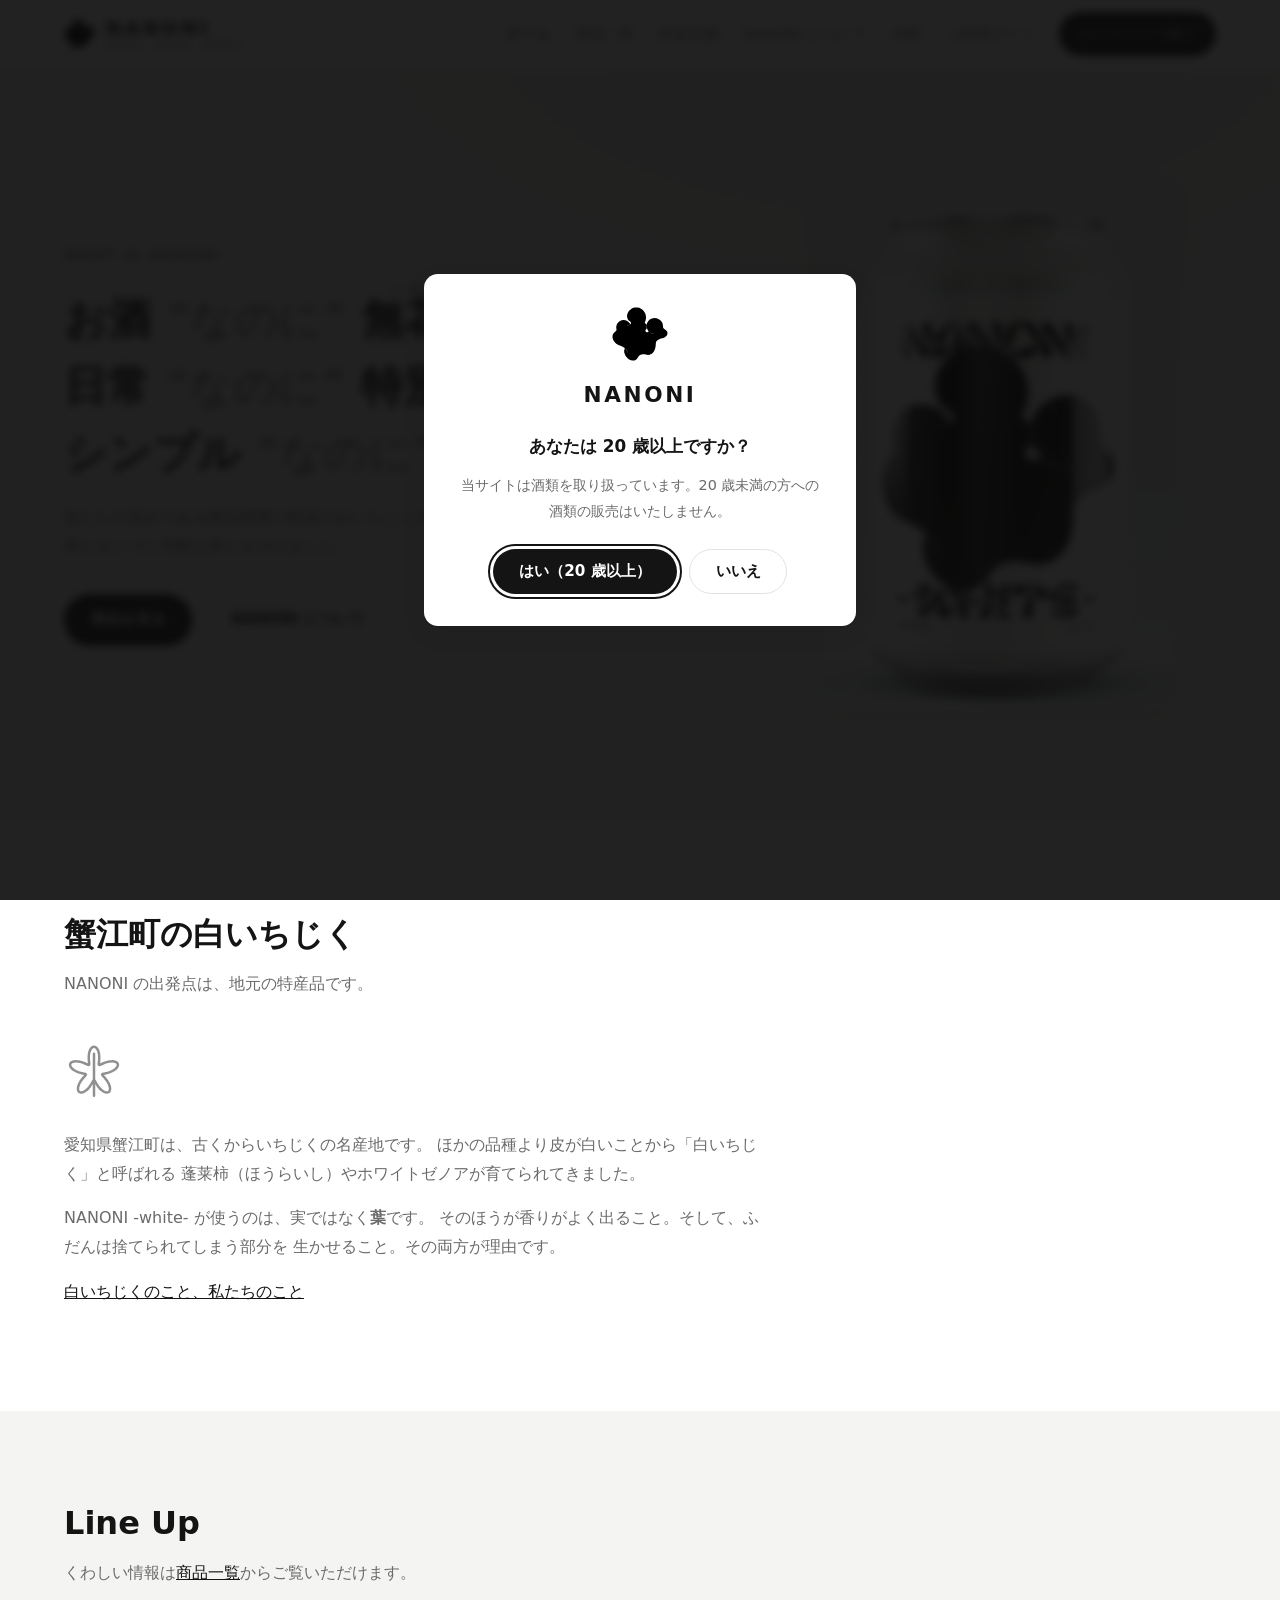
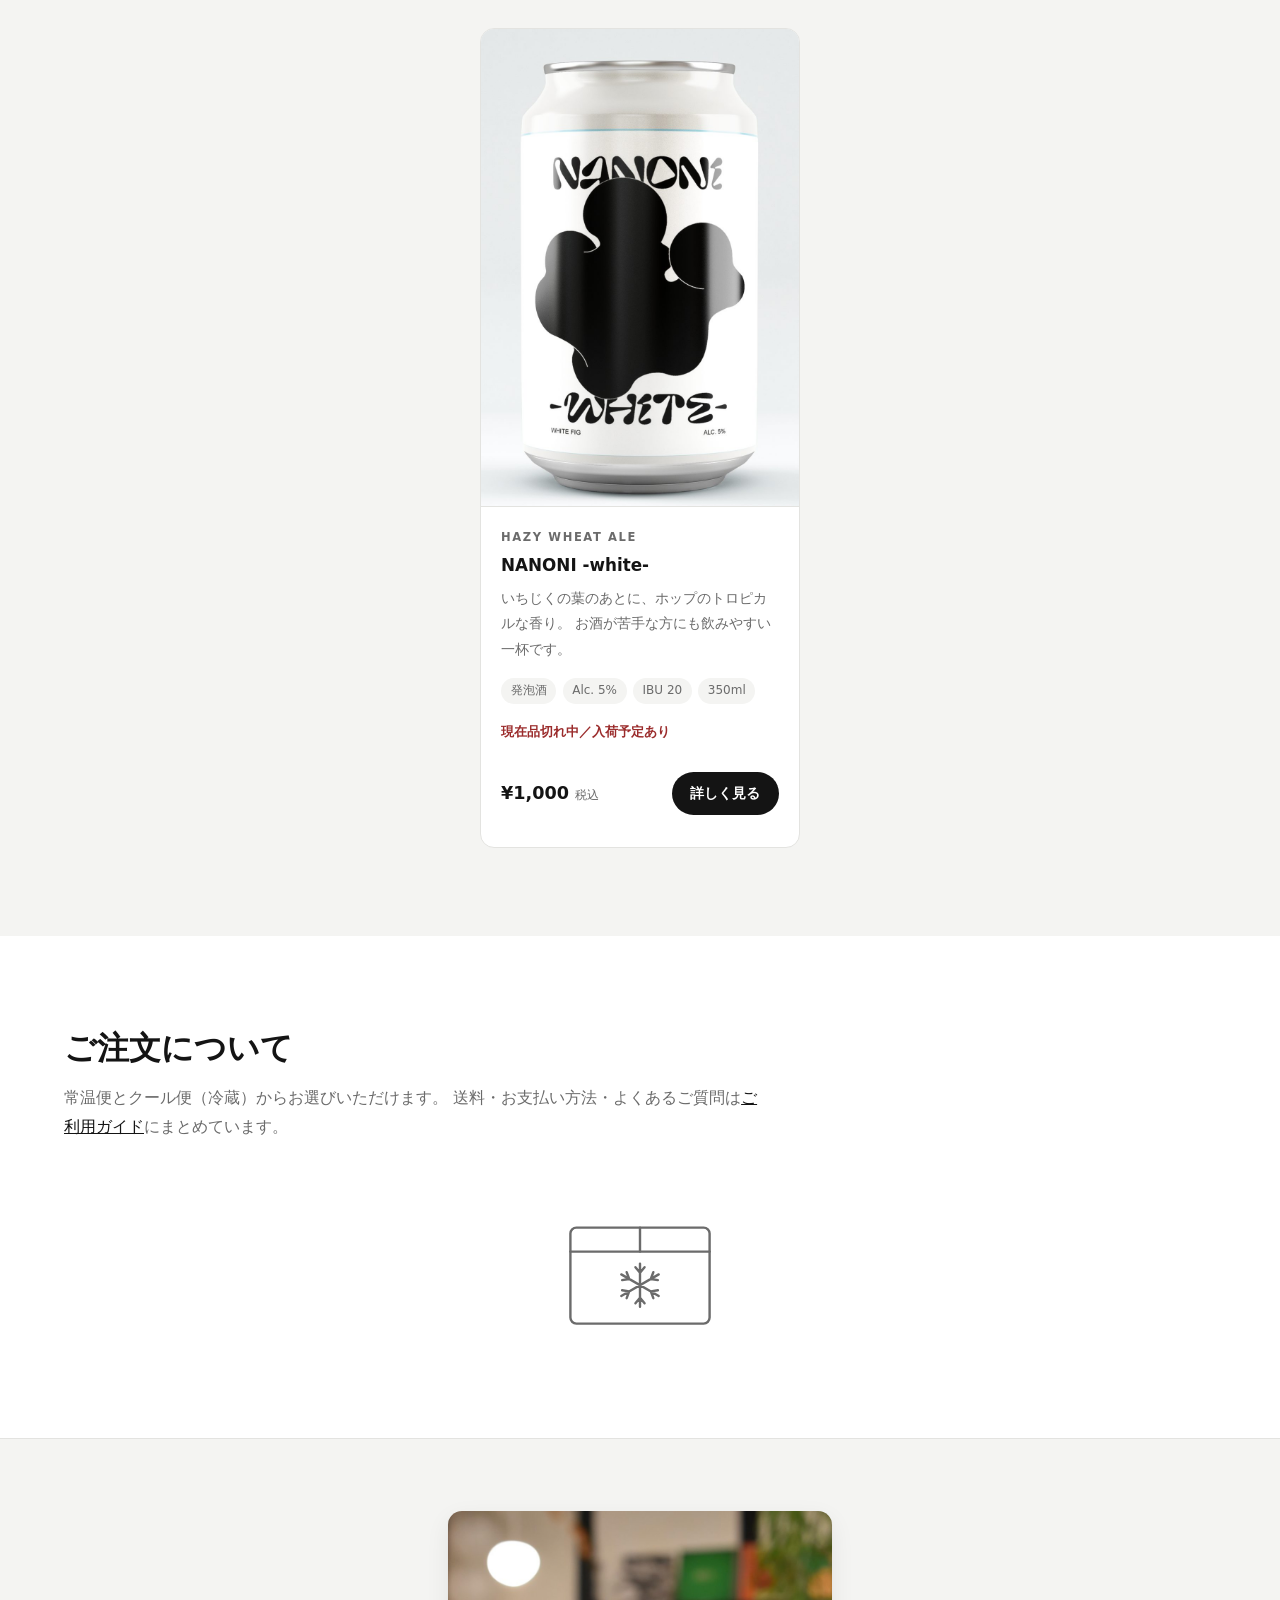
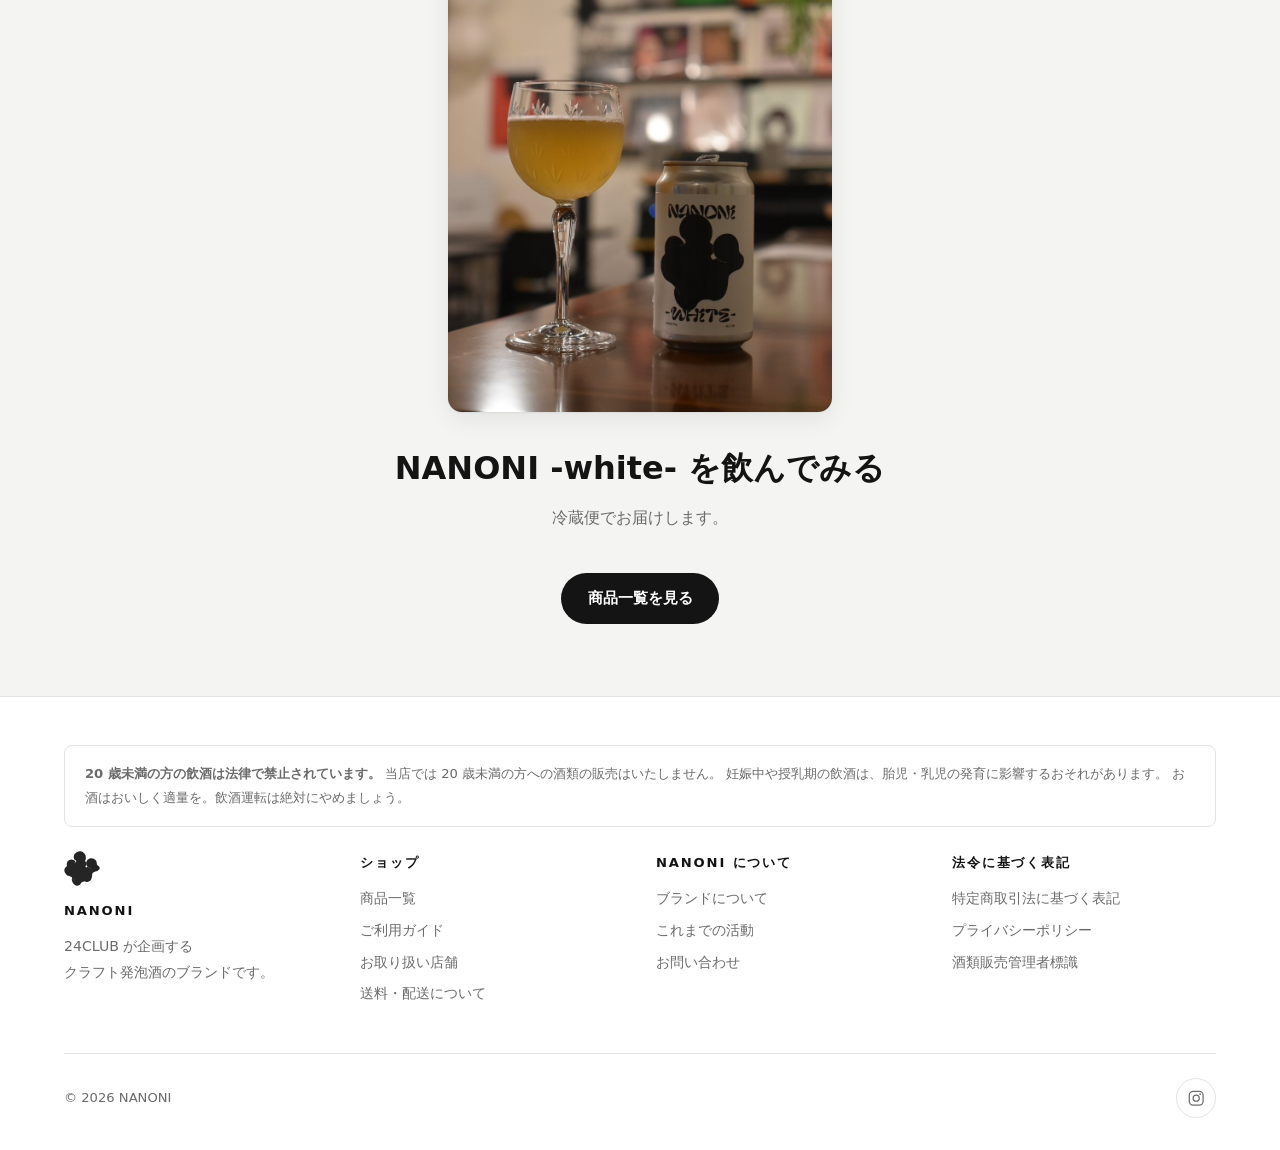
==== index.html @ 67d2d34a "Add a stockists page and show that stock is out Where the beer can be drunk is a first question for " ====
<!DOCTYPE html>
<html lang="ja">
<head>
  <meta charset="UTF-8">
  <meta name="viewport" content="width=device-width, initial-scale=1">
  <title>NANONI｜クラフト発泡酒のオンラインストア</title>
  <meta name="description" content="愛知県蟹江町の特産品・白いちじくの葉を使ったクラフト発泡酒 NANONI -white-。お酒 &quot;なのに&quot; 無花果（いちじく）。">

  <meta property="og:title" content="NANONI｜クラフト発泡酒のオンラインストア">
  <meta property="og:description" content="お酒 &quot;なのに&quot; 無花果（いちじく）。愛知県蟹江町産の白いちじくの葉を使ったクラフト発泡酒。">
  <meta property="og:type" content="website">
  <meta property="og:locale" content="ja_JP">

  <link rel="icon" type="image/svg+xml" href="assets/img/favicon.svg">
  <link rel="stylesheet" href="assets/css/style.css">
</head>
<body>
  <a class="skip-link" href="#main">本文へスキップ</a>

  <!-- 年齢確認（JavaScript で表示します） -->
  <div class="age-gate" id="age-gate" role="dialog" aria-modal="true" aria-labelledby="age-gate-title" hidden>
    <div class="age-gate-panel">
      <img class="brand-mark age-gate-mark" src="assets/img/brand-mark.svg" alt="" width="812" height="788">
      <p class="age-gate-brand">NANONI</p>
      <h2 class="age-gate-title" id="age-gate-title">あなたは 20 歳以上ですか？</h2>
      <p class="age-gate-note">
        当サイトは酒類を取り扱っています。20 歳未満の方への酒類の販売はいたしません。
      </p>
      <div class="age-gate-actions">
        <button class="btn btn-primary" type="button" id="age-gate-yes">はい（20 歳以上）</button>
        <button class="btn btn-ghost" type="button" id="age-gate-no">いいえ</button>
      </div>
      <p class="age-gate-denied" id="age-gate-denied" hidden>
        20 歳未満の方はご利用いただけません。ブラウザを閉じてください。
      </p>
    </div>
  </div>

  <header class="site-header">
    <div class="container header-inner">
      <a class="logo" href="index.html">
        <img class="brand-mark logo-icon" src="assets/img/brand-mark.svg" alt="" width="812" height="788">
        <span class="logo-text">
          <span class="logo-name">NANONI</span>
          <span class="logo-sub">KANIE, AICHI, JAPAN</span>
        </span>
      </a>

      <button class="nav-toggle" type="button" aria-expanded="false" aria-controls="site-nav" aria-label="メニューを開く">
        <span class="nav-toggle-bar"></span>
        <span class="nav-toggle-bar"></span>
        <span class="nav-toggle-bar"></span>
      </button>

      <nav id="site-nav" class="site-nav" aria-label="メインナビゲーション">
        <ul>
          <li><a href="index.html" aria-current="page">ホーム</a></li>
          <li><a href="products.html">商品一覧</a></li>
          <li><a href="shops.html">取扱店舗</a></li>
          <li><a href="about.html">NANONI について</a></li>
          <li><a href="activity.html">活動</a></li>
          <li><a href="guide.html">ご利用ガイド</a></li>
          <li><a class="btn btn-primary btn-sm" href="products.html">オンラインで購入</a></li>
        </ul>
      </nav>
    </div>
  </header>

  <main id="main">
    <section class="hero">
      <div class="container hero-inner">
        <div>
          <p class="hero-eyebrow">What is NANONI</p>
          <h1 class="hero-title">
            お酒 <span class="hero-accent">&ldquo;なのに&rdquo;</span> <ruby>無花果<rt>いちじく</rt></ruby><br>
            日常 <span class="hero-accent">&ldquo;なのに&rdquo;</span> 特別<br>
            シンプル <span class="hero-accent">&ldquo;なのに&rdquo;</span> 満足
          </h1>
          <p class="hero-lead">
            私たちの地元である愛知県蟹江町産の白いちじくの葉を使用して、
            麦芽とホップに芳醇な香りを付けました。
          </p>
          <div class="hero-actions">
            <a class="btn btn-primary" href="products.html">商品を見る</a>
            <a class="btn btn-ghost" href="about.html">NANONI について</a>
          </div>
        </div>
        <div class="hero-visual">
          <img src="assets/img/nanoni-white.jpg" width="900" height="1350"
               alt="NANONI -white- の缶。白いラベルに黒い有機的な形と NANONI のロゴ。">
        </div>
      </div>
    </section>

    <section class="section" id="fig">
      <div class="container">
        <div class="section-head">
          <h2 class="section-title">蟹江町の白いちじく</h2>
          <p class="section-lead">NANONI の出発点は、地元の特産品です。</p>
        </div>

        <svg class="illust-mark illust-mark-start" viewBox="12 12 96 96" fill="none" stroke="currentColor"
                 stroke-width="4" stroke-linecap="round" stroke-linejoin="round"
                 aria-hidden="true" focusable="false">
              <path d="M60.0 18.0C60.3 18.0 61.2 18.2 61.6 18.3C61.9 18.4 62.7 18.9 63.1 19.1C63.4 19.4 64.2 20.1 64.4 20.5C64.7 20.8 65.4 21.9 65.7 22.3C65.9 22.8 66.5 24.0 66.7 24.5C66.9 25.0 67.3 26.5 67.4 27.0C67.6 27.6 67.9 29.1 68.0 29.7C68.1 30.3 68.2 31.9 68.3 32.5C68.3 33.1 68.4 34.7 68.4 35.3C68.4 35.9 68.3 37.3 68.3 37.9C68.3 38.5 68.2 39.8 68.1 40.3C68.1 40.8 68.0 42.0 67.9 42.4C67.9 42.9 67.8 43.8 67.7 44.2C67.7 44.5 67.6 45.3 67.6 45.5C67.6 45.8 67.7 46.3 67.7 46.5C67.7 46.6 67.9 46.9 68.0 47.0C68.1 47.1 68.4 47.1 68.6 47.1C68.7 47.1 69.2 47.0 69.5 46.9C69.7 46.8 70.4 46.5 70.7 46.4C71.1 46.2 72.0 45.8 72.4 45.6C72.7 45.5 73.8 45.0 74.3 44.8C74.8 44.6 76.0 44.1 76.5 43.9C77.1 43.7 78.5 43.2 79.0 43.0C79.6 42.8 81.1 42.4 81.7 42.2C82.3 42.1 83.8 41.8 84.4 41.7C85.0 41.6 86.6 41.4 87.2 41.4C87.8 41.3 89.2 41.3 89.8 41.3C90.3 41.3 91.7 41.5 92.2 41.6C92.7 41.7 93.9 42.0 94.3 42.2C94.7 42.3 95.7 42.8 96.0 43.1C96.4 43.3 97.1 44.0 97.3 44.2C97.5 44.5 97.9 45.3 98.0 45.6C98.1 46.0 98.3 46.8 98.3 47.2C98.2 47.6 98.1 48.5 97.9 48.9C97.8 49.3 97.3 50.2 97.0 50.6C96.8 51.0 96.0 52.0 95.7 52.3C95.3 52.7 94.3 53.6 93.9 54.0C93.5 54.3 92.3 55.2 91.8 55.5C91.2 55.8 89.9 56.6 89.4 56.8C88.8 57.1 87.4 57.8 86.8 58.0C86.2 58.2 84.8 58.8 84.2 59.0C83.6 59.1 82.2 59.6 81.7 59.7C81.1 59.9 79.8 60.2 79.3 60.3C78.8 60.4 77.7 60.6 77.3 60.7C76.8 60.8 75.9 61.0 75.5 61.1C75.2 61.2 74.4 61.3 74.2 61.4C74.0 61.5 73.5 61.7 73.3 61.8C73.2 61.8 73.0 62.1 72.9 62.2C72.9 62.3 72.9 62.6 73.0 62.8C73.1 62.9 73.3 63.4 73.5 63.6C73.6 63.8 74.1 64.4 74.4 64.6C74.6 64.9 75.3 65.6 75.6 65.9C75.9 66.3 76.7 67.1 77.0 67.5C77.3 67.9 78.2 68.9 78.5 69.4C78.9 69.8 79.8 71.0 80.1 71.5C80.5 71.9 81.4 73.2 81.7 73.8C82.0 74.3 82.8 75.6 83.1 76.2C83.4 76.7 84.0 78.1 84.2 78.7C84.4 79.2 84.9 80.6 85.1 81.2C85.2 81.7 85.5 83.0 85.6 83.6C85.6 84.1 85.7 85.3 85.6 85.7C85.6 86.2 85.4 87.3 85.3 87.7C85.2 88.0 84.8 88.9 84.6 89.2C84.4 89.5 83.8 90.2 83.5 90.4C83.2 90.6 82.4 90.9 82.1 91.0C81.7 91.1 80.8 91.3 80.4 91.2C80.0 91.2 78.9 91.1 78.5 91.0C78.0 90.8 76.9 90.4 76.4 90.2C75.9 90.0 74.8 89.3 74.3 89.0C73.8 88.7 72.6 87.8 72.2 87.4C71.7 87.0 70.6 86.0 70.2 85.6C69.7 85.1 68.7 84.0 68.3 83.5C67.9 83.0 66.9 81.8 66.6 81.3C66.2 80.8 65.4 79.6 65.1 79.1C64.8 78.7 64.1 77.5 63.8 77.1C63.5 76.7 62.9 75.6 62.7 75.3C62.5 74.9 62.0 74.0 61.9 73.7C61.7 73.4 61.3 72.8 61.1 72.6C61.0 72.4 60.7 71.9 60.5 71.8C60.4 71.7 60.1 71.6 60.0 71.6C59.9 71.6 59.6 71.7 59.5 71.8C59.3 71.9 59.0 72.4 58.9 72.6C58.7 72.8 58.3 73.4 58.1 73.7C58.0 74.0 57.5 74.9 57.3 75.3C57.1 75.6 56.5 76.7 56.2 77.1C55.9 77.5 55.2 78.7 54.9 79.1C54.6 79.6 53.8 80.8 53.4 81.3C53.1 81.8 52.1 83.0 51.7 83.5C51.3 84.0 50.3 85.1 49.8 85.6C49.4 86.0 48.3 87.0 47.8 87.4C47.4 87.8 46.2 88.7 45.7 89.0C45.2 89.3 44.1 90.0 43.6 90.2C43.1 90.4 42.0 90.8 41.5 91.0C41.1 91.1 40.0 91.2 39.6 91.2C39.2 91.3 38.3 91.1 37.9 91.0C37.6 90.9 36.8 90.6 36.5 90.4C36.2 90.2 35.6 89.5 35.4 89.2C35.2 88.9 34.8 88.0 34.7 87.7C34.6 87.3 34.4 86.2 34.4 85.7C34.3 85.3 34.4 84.1 34.4 83.6C34.5 83.0 34.8 81.7 34.9 81.2C35.1 80.6 35.6 79.2 35.8 78.7C36.0 78.1 36.6 76.7 36.9 76.2C37.2 75.6 38.0 74.3 38.3 73.8C38.6 73.2 39.5 71.9 39.9 71.5C40.2 71.0 41.1 69.8 41.5 69.4C41.8 68.9 42.7 67.9 43.0 67.5C43.3 67.1 44.1 66.3 44.4 65.9C44.7 65.6 45.4 64.9 45.6 64.6C45.9 64.4 46.4 63.8 46.5 63.6C46.7 63.4 46.9 62.9 47.0 62.8C47.1 62.6 47.1 62.3 47.1 62.2C47.0 62.1 46.8 61.8 46.7 61.8C46.5 61.7 46.0 61.5 45.8 61.4C45.6 61.3 44.8 61.2 44.5 61.1C44.1 61.0 43.2 60.8 42.7 60.7C42.3 60.6 41.2 60.4 40.7 60.3C40.2 60.2 38.9 59.9 38.3 59.7C37.8 59.6 36.4 59.1 35.8 59.0C35.2 58.8 33.8 58.2 33.2 58.0C32.6 57.8 31.2 57.1 30.6 56.8C30.1 56.6 28.8 55.8 28.2 55.5C27.7 55.2 26.5 54.3 26.1 54.0C25.7 53.6 24.7 52.7 24.3 52.3C24.0 52.0 23.2 51.0 23.0 50.6C22.7 50.2 22.2 49.3 22.1 48.9C21.9 48.5 21.8 47.6 21.7 47.2C21.7 46.8 21.9 46.0 22.0 45.6C22.1 45.3 22.5 44.5 22.7 44.2C22.9 44.0 23.6 43.3 24.0 43.1C24.3 42.8 25.3 42.3 25.7 42.2C26.1 42.0 27.3 41.7 27.8 41.6C28.3 41.5 29.7 41.3 30.2 41.3C30.8 41.3 32.2 41.3 32.8 41.4C33.4 41.4 35.0 41.6 35.6 41.7C36.2 41.8 37.7 42.1 38.3 42.2C38.9 42.4 40.4 42.8 41.0 43.0C41.5 43.2 42.9 43.7 43.5 43.9C44.0 44.1 45.2 44.6 45.7 44.8C46.2 45.0 47.3 45.5 47.6 45.6C48.0 45.8 48.9 46.2 49.3 46.4C49.6 46.5 50.3 46.8 50.5 46.9C50.8 47.0 51.3 47.1 51.4 47.1C51.6 47.1 51.9 47.1 52.0 47.0C52.1 46.9 52.3 46.6 52.3 46.5C52.3 46.3 52.4 45.8 52.4 45.5C52.4 45.3 52.3 44.5 52.3 44.2C52.2 43.8 52.1 42.9 52.1 42.4C52.0 42.0 51.9 40.8 51.9 40.3C51.8 39.8 51.7 38.5 51.7 37.9C51.7 37.3 51.6 35.9 51.6 35.3C51.6 34.7 51.7 33.1 51.7 32.5C51.8 31.9 51.9 30.3 52.0 29.7C52.1 29.1 52.4 27.6 52.6 27.0C52.7 26.5 53.1 25.0 53.3 24.5C53.5 24.0 54.1 22.8 54.3 22.3C54.6 21.9 55.3 20.8 55.6 20.5C55.8 20.1 56.6 19.4 56.9 19.1C57.3 18.9 58.1 18.4 58.4 18.3C58.8 18.2 59.7 18.0 60.0 18.0Z"/>
              <path d="M60.0 96.4L60.0 29.2"/>
            </svg>

        <div class="prose">
          <p>
            愛知県蟹江町は、古くからいちじくの名産地です。
            ほかの品種より皮が白いことから「白いちじく」と呼ばれる
            蓬莱柿（ほうらいし）やホワイトゼノアが育てられてきました。
          </p>
          <p>
            NANONI -white- が使うのは、実ではなく<strong>葉</strong>です。
            そのほうが香りがよく出ること。そして、ふだんは捨てられてしまう部分を
            生かせること。その両方が理由です。
          </p>
          <p>
            <a href="about.html">白いちじくのこと、私たちのこと</a>
          </p>
        </div>
      </div>
    </section>

    <section class="section section-alt">
      <div class="container">
        <div class="section-head">
          <h2 class="section-title">Line Up</h2>
          <p class="section-lead">
            くわしい情報は<a href="products.html">商品一覧</a>からご覧いただけます。
          </p>
        </div>

        <ul class="product-grid">
          <li class="product">
            <div class="product-thumb product-thumb-photo">
              <img src="assets/img/nanoni-white.jpg" width="900" height="1350" loading="lazy"
                   alt="NANONI -white- の缶。白いラベルに黒い有機的な形と NANONI のロゴ。">
            </div>
            <div class="product-body">
              <p class="product-style">Hazy Wheat Ale</p>
              <h3 class="product-name">NANONI -white-</h3>
              <p class="product-desc">
                いちじくの葉のあとに、ホップのトロピカルな香り。
                お酒が苦手な方にも飲みやすい一杯です。
              </p>
              <ul class="product-spec">
                <li>発泡酒</li>
                <li>Alc. 5%</li>
                <li>IBU 20</li>
                <li>350ml</li>
              </ul>
              <p class="shop-status">現在品切れ中／入荷予定あり</p>
              <div class="product-foot">
                <p class="product-price">¥1,000 <small>税込</small></p>
                <a class="btn btn-primary btn-sm" href="products.html">詳しく見る</a>
              </div>
            </div>
          </li>
        </ul>
      </div>
    </section>

    <section class="section">
      <div class="container">
        <div class="section-head">
          <h2 class="section-title">ご注文について</h2>
          <p class="section-lead">
            常温便とクール便（冷蔵）からお選びいただけます。
            送料・お支払い方法・よくあるご質問は<a href="guide.html">ご利用ガイド</a>にまとめています。
          </p>
        </div>

        <div class="illust-wrap">
            <svg class="illust" viewBox="0 0 200 140" fill="none" stroke="currentColor"
                 stroke-width="2" stroke-linecap="round" stroke-linejoin="round"
                 aria-hidden="true" focusable="false">
              <rect x="42" y="38" width="116" height="80" rx="5"/>
              <path d="M42 58h116"/>
              <path d="M100 38v20"/>
              <path d="M100.0 104.0L100.0 68.0M84.4 95.0L115.6 77.0M115.6 95.0L84.4 77.0M100.0 75.6L96.2 71.0M100.0 75.6L103.8 71.0M109.0 80.8L111.1 75.2M109.0 80.8L114.9 81.8M91.0 80.8L85.1 81.8M91.0 80.8L88.9 75.2M91.0 91.2L88.9 96.8M91.0 91.2L85.1 90.2M100.0 96.4L103.8 101.0M100.0 96.4L96.2 101.0M109.0 91.2L114.9 90.2M109.0 91.2L111.1 96.8"/>
            </svg>
          </div>
      </div>
    </section>

    <section class="cta">
      <div class="container">
        <figure class="figure-narrow">
          <img src="assets/img/nanoni-white-glass.jpg" width="900" height="1175" loading="lazy"
               alt="グラスに注いだ NANONI -white-。濁りのある淡い黄金色。">
        </figure>

        <div class="section-head">
          <h2 class="section-title">NANONI -white- を飲んでみる</h2>
          <p class="section-lead">
            冷蔵便でお届けします。
          </p>
        </div>
        <a class="btn btn-primary" href="products.html">商品一覧を見る</a>
      </div>
    </section>
  </main>

  <footer class="site-footer">
    <div class="container">
      <div class="footer-warning">
        <strong>20 歳未満の方の飲酒は法律で禁止されています。</strong>
        当店では 20 歳未満の方への酒類の販売はいたしません。
        妊娠中や授乳期の飲酒は、胎児・乳児の発育に影響するおそれがあります。
        お酒はおいしく適量を。飲酒運転は絶対にやめましょう。
      </div>

      <div class="footer-grid">
        <div>
          <img class="brand-mark footer-mark" src="assets/img/brand-mark.svg" alt="" width="812" height="788">
          <p class="footer-heading">NANONI</p>
          <p style="margin:0">
            24CLUB が企画する<br>クラフト発泡酒のブランドです。
          </p>
        </div>
        <div>
          <p class="footer-heading">ショップ</p>
          <ul class="footer-list">
            <li><a href="products.html">商品一覧</a></li>
            <li><a href="guide.html">ご利用ガイド</a></li>
            <li><a href="shops.html">お取り扱い店舗</a></li>
            <li><a href="guide.html#shipping">送料・配送について</a></li>
          </ul>
        </div>
        <div>
          <p class="footer-heading">NANONI について</p>
          <ul class="footer-list">
            <li><a href="about.html">ブランドについて</a></li>
            <li><a href="activity.html">これまでの活動</a></li>
            <li><a href="guide.html#contact">お問い合わせ</a></li>
          </ul>
        </div>
        <div>
          <p class="footer-heading">法令に基づく表記</p>
          <ul class="footer-list">
            <li><a href="legal.html">特定商取引法に基づく表記</a></li>
            <li><a href="legal.html#privacy">プライバシーポリシー</a></li>
            <li><a href="legal.html#license">酒類販売管理者標識</a></li>
          </ul>
        </div>
      </div>

      <div class="footer-bottom">
        <p>&copy; <span id="year">2026</span> NANONI</p>
        <p>
          <a class="icon-link" href="https://www.instagram.com/nanoni_kanie" target="_blank" rel="noopener noreferrer"
             aria-label="NANONI の Instagram（@nanoni_kanie）を開く"><svg viewBox="0 0 24 24" fill="none" stroke="currentColor" stroke-width="1.6" stroke-linecap="round" stroke-linejoin="round" aria-hidden="true" focusable="false"><rect x="3" y="3" width="18" height="18" rx="5"/><circle cx="12" cy="12" r="4"/><circle cx="17.2" cy="6.8" r="1.15" fill="currentColor" stroke="none"/></svg></a>
        </p>
      </div>
    </div>
  </footer>

  <script src="assets/js/main.js"></script>
</body>
</html>
---- assets/css/style.css ----
/* ==========================================================================
   NANONI — クラフトビール EC サイト
   配色は :root のカスタムプロパティを差し替えれば一括で変更できます。
   ========================================================================== */

/* 缶とブランドマークがモノクロなので、サイトも白・黒・グレーで統一する。
   色を持つのは注意喚起（--danger）だけ。 */
:root {
  --bg: #ffffff;
  --bg-alt: #f4f4f2;
  --fg: #141414;
  --fg-muted: #6b6b6b;
  --accent: #141414;
  --accent-fg: #ffffff;
  --border: #e3e3e0;
  --danger: #9b2c2c;

  --container: 72rem;
  --radius: 14px;
  --shadow: 0 1px 2px rgba(0, 0, 0, 0.05), 0 8px 24px rgba(0, 0, 0, 0.07);
  --font: system-ui, -apple-system, "Segoe UI", "Hiragino Sans",
          "Noto Sans JP", "Yu Gothic UI", sans-serif;
}

@media (prefers-color-scheme: dark) {
  :root {
    --bg: #101010;
    --bg-alt: #191919;
    --fg: #f2f2f0;
    --fg-muted: #a0a0a0;
    --accent: #f2f2f0;
    --accent-fg: #101010;
    --border: #2a2a2a;
    --danger: #f2a0a0;
    --shadow: 0 1px 2px rgba(0, 0, 0, 0.5), 0 8px 24px rgba(0, 0, 0, 0.4);
  }
}

*,
*::before,
*::after { box-sizing: border-box; }

html { scroll-behavior: smooth; }

@media (prefers-reduced-motion: reduce) {
  html { scroll-behavior: auto; }
  *, *::before, *::after {
    animation-duration: 0.01ms !important;
    transition-duration: 0.01ms !important;
  }
}

body {
  margin: 0;
  background: var(--bg);
  color: var(--fg);
  font-family: var(--font);
  line-height: 1.8;
  -webkit-font-smoothing: antialiased;
}

img { max-width: 100%; height: auto; display: block; }
a { color: var(--accent); }

:focus-visible {
  outline: 2px solid var(--accent);
  outline-offset: 3px;
}

.container {
  width: min(100% - 2.5rem, var(--container));
  margin-inline: auto;
}

.skip-link {
  position: absolute;
  left: -9999px;
  top: 0;
  background: var(--accent);
  color: var(--accent-fg);
  padding: 0.6rem 1rem;
  z-index: 200;
}
.skip-link:focus { left: 0; }

.visually-hidden {
  position: absolute;
  width: 1px; height: 1px;
  margin: -1px; padding: 0;
  overflow: hidden;
  clip: rect(0 0 0 0);
  white-space: nowrap;
}

/* --- 年齢確認モーダル --------------------------------------------------- */

.age-gate {
  position: fixed;
  inset: 0;
  z-index: 500;
  display: grid;
  place-items: center;
  padding: 1.25rem;
  background: rgba(10, 10, 10, 0.9);
  backdrop-filter: blur(4px);
}
.age-gate[hidden] { display: none; }

.age-gate-panel {
  width: min(100%, 27rem);
  padding: 2rem;
  background: var(--bg);
  border-radius: var(--radius);
  box-shadow: var(--shadow);
  text-align: center;
}

.age-gate-mark {
  width: 3.5rem;
  height: 3.5rem;
  margin: 0 auto 0.9rem;
  object-fit: contain;
}

.age-gate-brand {
  margin: 0 0 1rem;
  font-size: 1.35rem;
  font-weight: 700;
  letter-spacing: 0.12em;
}

.age-gate-title {
  margin: 0 0 0.75rem;
  font-size: 1.05rem;
}

.age-gate-note {
  margin: 0 0 1.5rem;
  color: var(--fg-muted);
  font-size: 0.9rem;
}

.age-gate-actions {
  display: flex;
  flex-wrap: wrap;
  justify-content: center;
  gap: 0.75rem;
}

.age-gate-denied {
  margin: 1.25rem 0 0;
  color: var(--danger);
  font-size: 0.9rem;
  font-weight: 600;
}
.age-gate-denied[hidden] { display: none; }

/* --- ヘッダー ----------------------------------------------------------- */

.site-header {
  position: sticky;
  top: 0;
  z-index: 60;
  background: color-mix(in srgb, var(--bg) 90%, transparent);
  backdrop-filter: blur(8px);
  border-bottom: 1px solid var(--border);
}

.header-inner {
  display: flex;
  align-items: center;
  justify-content: space-between;
  gap: 1rem;
  min-height: 4.25rem;
}

/* ブランドマーク。SVG は黒一色なので、暗い配色では反転させて明色にする。
   大きさは使う場所ごとに指定するため、ここでは寸法を持たせない。 */
.brand-mark { display: block; }

@media (prefers-color-scheme: dark) {
  .brand-mark { filter: invert(1); }
}

.logo {
  display: flex;
  align-items: center;
  gap: 0.6rem;
  line-height: 1.2;
  text-decoration: none;
  color: var(--fg);
}

.logo-icon {
  width: 2rem;
  height: 2rem;
  object-fit: contain;
  flex: none;
}

.logo-text {
  display: flex;
  flex-direction: column;
}

.logo-name {
  font-size: 1.2rem;
  font-weight: 700;
  letter-spacing: 0.16em;
}
.logo-sub {
  font-size: 0.62rem;
  letter-spacing: 0.2em;
  color: var(--fg-muted);
}

.site-nav ul {
  display: flex;
  align-items: center;
  gap: 1.5rem;
  list-style: none;
  margin: 0;
  padding: 0;
}

.site-nav a {
  text-decoration: none;
  color: var(--fg-muted);
  font-size: 0.92rem;
  white-space: nowrap;
}
.site-nav a:hover,
.site-nav a[aria-current="page"] { color: var(--fg); }

.nav-toggle {
  display: none;
  flex-direction: column;
  justify-content: center;
  gap: 5px;
  width: 2.75rem;
  height: 2.75rem;
  padding: 0;
  background: none;
  border: 1px solid var(--border);
  border-radius: 8px;
  cursor: pointer;
}

.nav-toggle-bar {
  display: block;
  width: 1.15rem;
  height: 2px;
  margin-inline: auto;
  background: var(--fg);
}

@media (max-width: 62rem) {
  .nav-toggle { display: flex; }

  .site-nav {
    position: absolute;
    inset: 100% 0 auto 0;
    background: var(--bg);
    border-bottom: 1px solid var(--border);
    display: none;
  }
  .site-nav[data-open="true"] { display: block; }

  .site-nav ul {
    flex-direction: column;
    align-items: stretch;
    gap: 0;
    padding: 0.5rem 1.25rem 1.25rem;
  }
  .site-nav li + li { border-top: 1px solid var(--border); }
  .site-nav a { display: block; padding: 0.8rem 0; }
  .site-nav .btn { margin-top: 0.9rem; text-align: center; }
}

/* --- ボタン ------------------------------------------------------------- */

.btn {
  display: inline-block;
  padding: 0.7rem 1.6rem;
  border: 1px solid transparent;
  border-radius: 999px;
  font-family: inherit;
  font-size: 0.95rem;
  font-weight: 600;
  text-decoration: none;
  cursor: pointer;
  transition: transform 0.15s ease, opacity 0.15s ease;
}
.btn:hover { transform: translateY(-1px); }

.btn-primary { background: var(--accent); color: var(--accent-fg); }
.btn-primary:hover { opacity: 0.9; }

.btn-ghost { border-color: var(--border); color: var(--fg); background: none; }
.btn-ghost:hover { background: var(--bg-alt); }

.btn-sm { padding: 0.5rem 1.1rem; font-size: 0.85rem; }

/* ボタン内のアイコン。文字サイズに追従させる */
.btn svg {
  width: 1.1em;
  height: 1.1em;
  vertical-align: -0.18em;
  margin-right: 0.45rem;
}

/* アイコンだけのリンク。SVG は currentColor なので配色に自動で追従する */
.icon-link {
  display: inline-flex;
  align-items: center;
  justify-content: center;
  width: 2.5rem;
  height: 2.5rem;
  border: 1px solid var(--border);
  border-radius: 50%;
  color: var(--fg-muted);
  text-decoration: none;
  transition: color 0.15s ease, border-color 0.15s ease;
}

.icon-link:hover {
  color: var(--fg);
  border-color: var(--fg-muted);
}

.icon-link svg { width: 1.15rem; height: 1.15rem; }
.btn-block { display: block; width: 100%; text-align: center; }

/* --- ヒーロー ----------------------------------------------------------- */

.hero {
  padding: clamp(3.5rem, 10vw, 7rem) 0;
  background:
    radial-gradient(50rem 26rem at 70% -10%,
      color-mix(in srgb, var(--fg) 7%, transparent), transparent),
    var(--bg-alt);
  border-bottom: 1px solid var(--border);
}

.hero-inner {
  display: grid;
  grid-template-columns: 1.2fr 0.8fr;
  align-items: center;
  gap: clamp(2rem, 5vw, 4rem);
}

@media (max-width: 62rem) {
  .hero-inner { grid-template-columns: 1fr; }
  .hero-visual { order: -1; }
}

.hero-eyebrow {
  margin: 0 0 0.9rem;
  color: var(--fg-muted);
  font-size: 0.78rem;
  font-weight: 700;
  letter-spacing: 0.22em;
  text-transform: uppercase;
}

.hero-title {
  margin: 0 0 1.1rem;
  font-size: clamp(1.85rem, 4.6vw, 2.7rem);
  line-height: 1.55; /* 日本語の大きな見出しは行間を広めに取らないと字面が接触する */
  letter-spacing: 0.01em;
  text-wrap: balance;
}

/* ブランド名の由来「なのに」を、前後の語より一段引いて見せる */
.hero-accent {
  color: var(--fg-muted);
  font-weight: 400;
}

/* 「無花果」の読み。本文を邪魔しない大きさに抑える */
rt {
  font-size: 0.4em;
  font-weight: 400;
  color: var(--fg-muted);
  ruby-align: center;
}

.hero-lead {
  margin: 0 0 2rem;
  max-width: 32rem;
  color: var(--fg-muted);
}

.hero-actions {
  display: flex;
  flex-wrap: wrap;
  gap: 0.75rem;
}

.hero-visual {
  display: flex;
  justify-content: center;
  gap: 1rem;
}

.hero-visual img {
  width: min(100%, 22rem);
  height: auto;
  border-radius: var(--radius);
  box-shadow: var(--shadow);
}

/* 商品画像が用意できるまでの CSS 製プレースホルダー（缶のシルエット） */
.can {
  width: clamp(3.5rem, 9vw, 5rem);
  aspect-ratio: 1 / 2.4;
  border-radius: 10px / 14px;
  background: linear-gradient(
    100deg,
    color-mix(in srgb, var(--can-color, #c8892f) 70%, #000 12%) 0%,
    var(--can-color, #c8892f) 38%,
    color-mix(in srgb, var(--can-color, #c8892f) 80%, #fff 45%) 52%,
    var(--can-color, #c8892f) 66%,
    color-mix(in srgb, var(--can-color, #c8892f) 70%, #000 18%) 100%
  );
  box-shadow: var(--shadow);
  position: relative;
}
.can::before,
.can::after {
  content: "";
  position: absolute;
  left: 0; right: 0;
  height: 8%;
  background: rgba(255, 255, 255, 0.32);
}
.can::before { top: 6%; }
.can::after { bottom: 6%; }

.can-lg { width: clamp(4.5rem, 12vw, 6.5rem); }

/* --- セクション --------------------------------------------------------- */

.section { padding: clamp(3.5rem, 8vw, 5.5rem) 0; }
.section-alt { background: var(--bg-alt); }

.section-head {
  margin-bottom: 2.5rem;
  max-width: 44rem;
}

.section-title {
  margin: 0 0 0.75rem;
  font-size: clamp(1.5rem, 3.6vw, 2rem);
  line-height: 1.5;
}

.section-lead {
  margin: 0;
  color: var(--fg-muted);
}

.page-head {
  padding: clamp(2.5rem, 6vw, 4rem) 0;
  background: var(--bg-alt);
  border-bottom: 1px solid var(--border);
}

.page-title {
  margin: 0 0 0.6rem;
  font-size: clamp(1.7rem, 4.5vw, 2.4rem);
  line-height: 1.5;
}

/* --- 商品グリッド ------------------------------------------------------- */

/* 商品が 1 点でも極端に細長くならないよう、トラックの上限を決めて中央寄せにする。
   商品が増えれば同じ指定のまま自動で折り返す。 */
.product-grid {
  display: grid;
  grid-template-columns: repeat(auto-fit, minmax(15rem, 20rem));
  justify-content: center;
  gap: 1.5rem;
  list-style: none;
  margin: 0;
  padding: 0;
}

.product {
  display: flex;
  flex-direction: column;
  background: var(--bg);
  border: 1px solid var(--border);
  border-radius: var(--radius);
  overflow: hidden;
}

.product-thumb {
  display: grid;
  place-items: center;
  padding: 2rem 1rem;
  background: var(--bg-alt);
  border-bottom: 1px solid var(--border);
}

/* 商品写真は余白を持たせず、カード幅いっぱいに見せる */
.product-thumb-photo { padding: 0; }
.product-thumb-photo img {
  width: 100%;
  height: auto;
  aspect-ratio: 2 / 3;
  object-fit: cover;
}

.product-body {
  display: flex;
  flex-direction: column;
  flex: 1;
  padding: 1.25rem;
}

.product-style {
  margin: 0 0 0.35rem;
  color: var(--fg-muted);
  font-size: 0.72rem;
  font-weight: 700;
  letter-spacing: 0.14em;
  text-transform: uppercase;
}

.product-name {
  margin: 0 0 0.5rem;
  font-size: 1.05rem;
  line-height: 1.5;
}

.product-desc {
  margin: 0 0 1rem;
  color: var(--fg-muted);
  font-size: 0.88rem;
}

.product-spec {
  display: flex;
  flex-wrap: wrap;
  gap: 0.4rem;
  margin: 0 0 1rem;
  padding: 0;
  list-style: none;
}

.product-spec li {
  padding: 0.15rem 0.6rem;
  background: var(--bg-alt);
  border-radius: 999px;
  color: var(--fg-muted);
  font-size: 0.75rem;
}

.product-foot {
  display: flex;
  flex-wrap: wrap;
  align-items: center;
  justify-content: space-between;
  gap: 0.75rem;
  margin-top: auto;
}

.product-price {
  font-size: 1.1rem;
  font-weight: 700;
  white-space: nowrap;
}

.product-foot .btn { white-space: nowrap; }
.product-price small {
  font-weight: 400;
  font-size: 0.72rem;
  color: var(--fg-muted);
}

/* 在庫状況のラベル */
.shop-status {
  margin: 0 0 1rem;
  color: var(--danger);
  font-size: 0.82rem;
  font-weight: 600;
}

.card .shop-status { margin: 0.9rem 0 0; }

/* --- 年表 --------------------------------------------------------------- */

.timeline {
  list-style: none;
  margin: 0;
  padding: 0;
  max-width: 44rem;
}

.timeline li {
  position: relative;
  padding: 0 0 2.75rem 1.9rem;
  border-left: 1px solid var(--border);
}

.timeline li:last-child {
  padding-bottom: 0;
  border-left-color: transparent;
}

.timeline li::before {
  content: "";
  position: absolute;
  left: -5px;
  top: 0.7rem;
  width: 9px;
  height: 9px;
  border-radius: 50%;
  background: var(--fg-muted);
}

.timeline-date {
  margin: 0 0 0.35rem;
  color: var(--fg-muted);
  font-size: 0.82rem;
  letter-spacing: 0.1em;
}

.timeline-title {
  margin: 0 0 0.6rem;
  font-size: 1.1rem;
  line-height: 1.6;
}

.timeline-body {
  margin: 0;
  color: var(--fg-muted);
}

/* --- 汎用カード --------------------------------------------------------- */

.card-grid {
  display: grid;
  grid-template-columns: repeat(auto-fit, minmax(15rem, 1fr));
  gap: 1.25rem;
  list-style: none;
  margin: 0;
  padding: 0;
}

.card {
  padding: 1.75rem;
  background: var(--bg);
  border: 1px solid var(--border);
  border-radius: var(--radius);
}

.card-num {
  display: block;
  margin-bottom: 0.6rem;
  color: var(--fg-muted);
  font-size: 0.78rem;
  font-weight: 700;
  letter-spacing: 0.16em;
}

/* 線画イラスト。currentColor なので配色に追従する */
.card-icon {
  display: block;
  width: 2.5rem;
  height: 2.5rem;
  margin-bottom: 1rem;
  color: var(--fg-muted);
}

.illust {
  display: block;
  width: min(100%, 15rem);
  height: auto;
  margin-inline: auto;
  color: var(--fg-muted);
}

/* 見出しに小さく添えるモチーフ */
.illust-mark {
  display: block;
  width: 3.75rem;
  height: auto;
  margin: 2.75rem auto 1.75rem;
  color: var(--fg-muted);
  opacity: 0.75;
}

/* 見出しと同じ左端にそろえたい場合 */
.illust-mark-start { margin-inline: 0; }

.illust-wrap {
  display: flex;
  align-items: center;
  justify-content: center;
}



.card-title { margin: 0 0 0.6rem; font-size: 1.05rem; }
.card-body { margin: 0; color: var(--fg-muted); font-size: 0.92rem; }

/* --- 表 ----------------------------------------------------------------- */

.table-wrap { overflow-x: auto; }

table.info {
  width: 100%;
  border-collapse: collapse;
  font-size: 0.92rem;
}

table.info th,
table.info td {
  padding: 0.9rem 1rem;
  border-bottom: 1px solid var(--border);
  text-align: left;
  vertical-align: top;
}

table.info th {
  width: 14rem;
  background: var(--bg-alt);
  font-weight: 600;
  white-space: nowrap;
}

/* --- 注意書き ----------------------------------------------------------- */

.notice {
  padding: 1.25rem 1.5rem;
  background: var(--bg-alt);
  border: 1px solid var(--border);
  border-left: 4px solid var(--accent);
  border-radius: 8px;
  color: var(--fg-muted);
  font-size: 0.9rem;
}
.notice strong { color: var(--fg); }
.notice p { margin: 0; }
.notice p + p { margin-top: 0.6rem; }

/* 文章と写真を横に並べる。狭い画面では縦積みになる */
.media-split {
  display: grid;
  grid-template-columns: 1.05fr 0.95fr;
  align-items: start;
  gap: clamp(1.75rem, 4vw, 3rem);
}

@media (max-width: 62rem) {
  .media-split { grid-template-columns: 1fr; }
}

figure { margin: 0; }

figure img {
  width: 100%;
  border-radius: var(--radius);
  box-shadow: var(--shadow);
}

figcaption {
  margin-top: 0.7rem;
  color: var(--fg-muted);
  font-size: 0.82rem;
  line-height: 1.7;
}

.figure-narrow {
  width: min(100%, 24rem);
  margin: 0 auto 2rem;
}

.prose { max-width: 44rem; }

/* 缶に書かれた「なのに」の 3 行。本文より大きく、独立した塊として見せる */
.nanoni-lines {
  margin: 0 0 1.75rem;
  color: var(--fg);
  font-size: clamp(1.15rem, 3vw, 1.5rem);
  font-weight: 700;
  line-height: 2;
}
.prose h2 { margin: 2.5rem 0 0.75rem; font-size: 1.25rem; }
.prose h2:first-child { margin-top: 0; }
.prose p { margin: 0 0 1rem; color: var(--fg-muted); }
.prose ul { margin: 0 0 1rem; padding-left: 1.25rem; color: var(--fg-muted); }
.prose li { margin-bottom: 0.35rem; }

/* --- CTA ---------------------------------------------------------------- */

.cta {
  padding: clamp(3rem, 7vw, 4.5rem) 0;
  background: var(--bg-alt);
  border-top: 1px solid var(--border);
  text-align: center;
}
.cta .section-head { margin-inline: auto; text-align: center; }

/* --- フッター ----------------------------------------------------------- */

.site-footer {
  padding: 3rem 0 2rem;
  border-top: 1px solid var(--border);
  color: var(--fg-muted);
  font-size: 0.88rem;
}

.footer-grid {
  display: grid;
  grid-template-columns: repeat(auto-fit, minmax(12rem, 1fr));
  gap: 2rem;
  margin-bottom: 2.5rem;
}

.footer-mark {
  width: 2.25rem;
  height: 2.25rem;
  margin-bottom: 0.75rem;
  object-fit: contain;
  opacity: 0.85;
}

.footer-heading {
  margin: 0 0 0.75rem;
  color: var(--fg);
  font-size: 0.82rem;
  font-weight: 700;
  letter-spacing: 0.14em;
}

.footer-list {
  list-style: none;
  margin: 0;
  padding: 0;
}
.footer-list li { margin-bottom: 0.4rem; }
.footer-list a { color: var(--fg-muted); text-decoration: none; }
.footer-list a:hover { color: var(--fg); text-decoration: underline; }

.footer-warning {
  padding: 1rem 1.25rem;
  margin-bottom: 1.5rem;
  border: 1px solid var(--border);
  border-radius: 8px;
  font-size: 0.82rem;
}

.footer-bottom {
  display: flex;
  flex-wrap: wrap;
  align-items: center;
  justify-content: space-between;
  gap: 0.5rem;
  padding-top: 1.5rem;
  border-top: 1px solid var(--border);
  font-size: 0.82rem;
}
.footer-bottom p { margin: 0; }
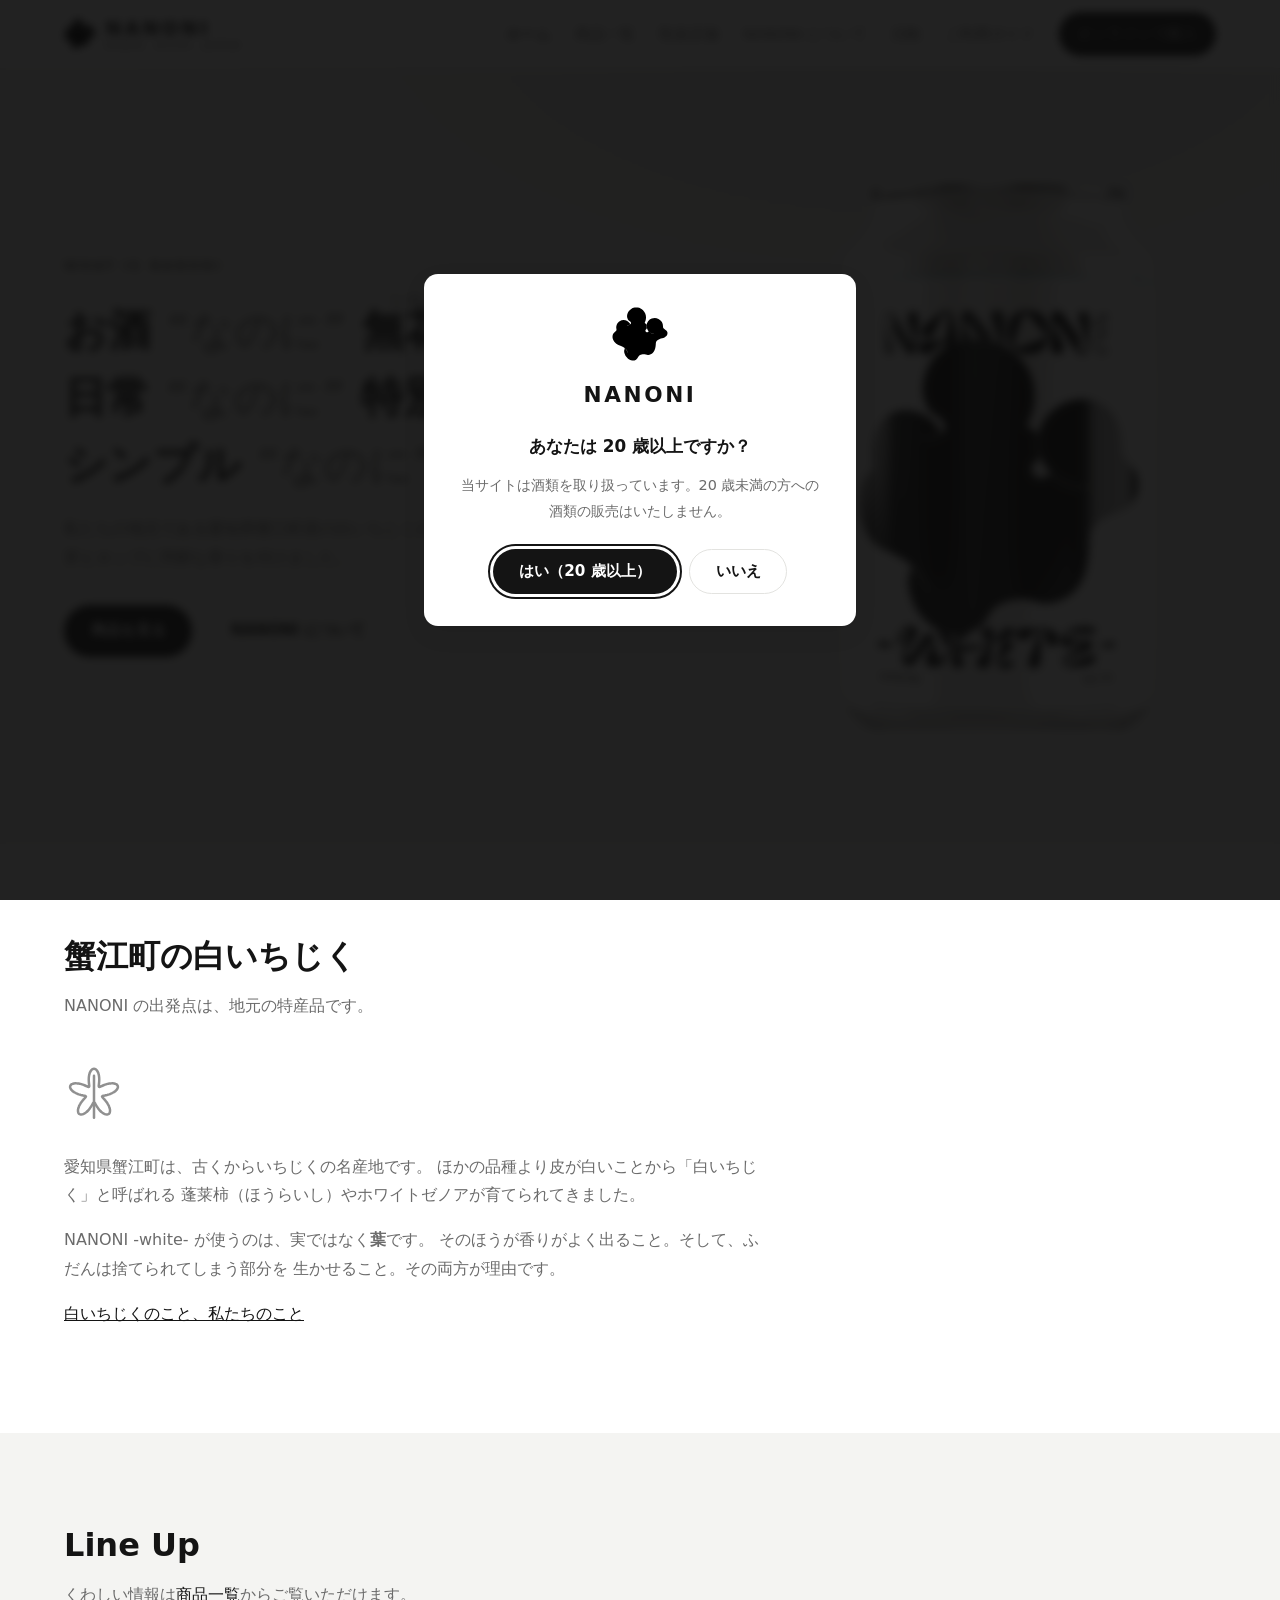
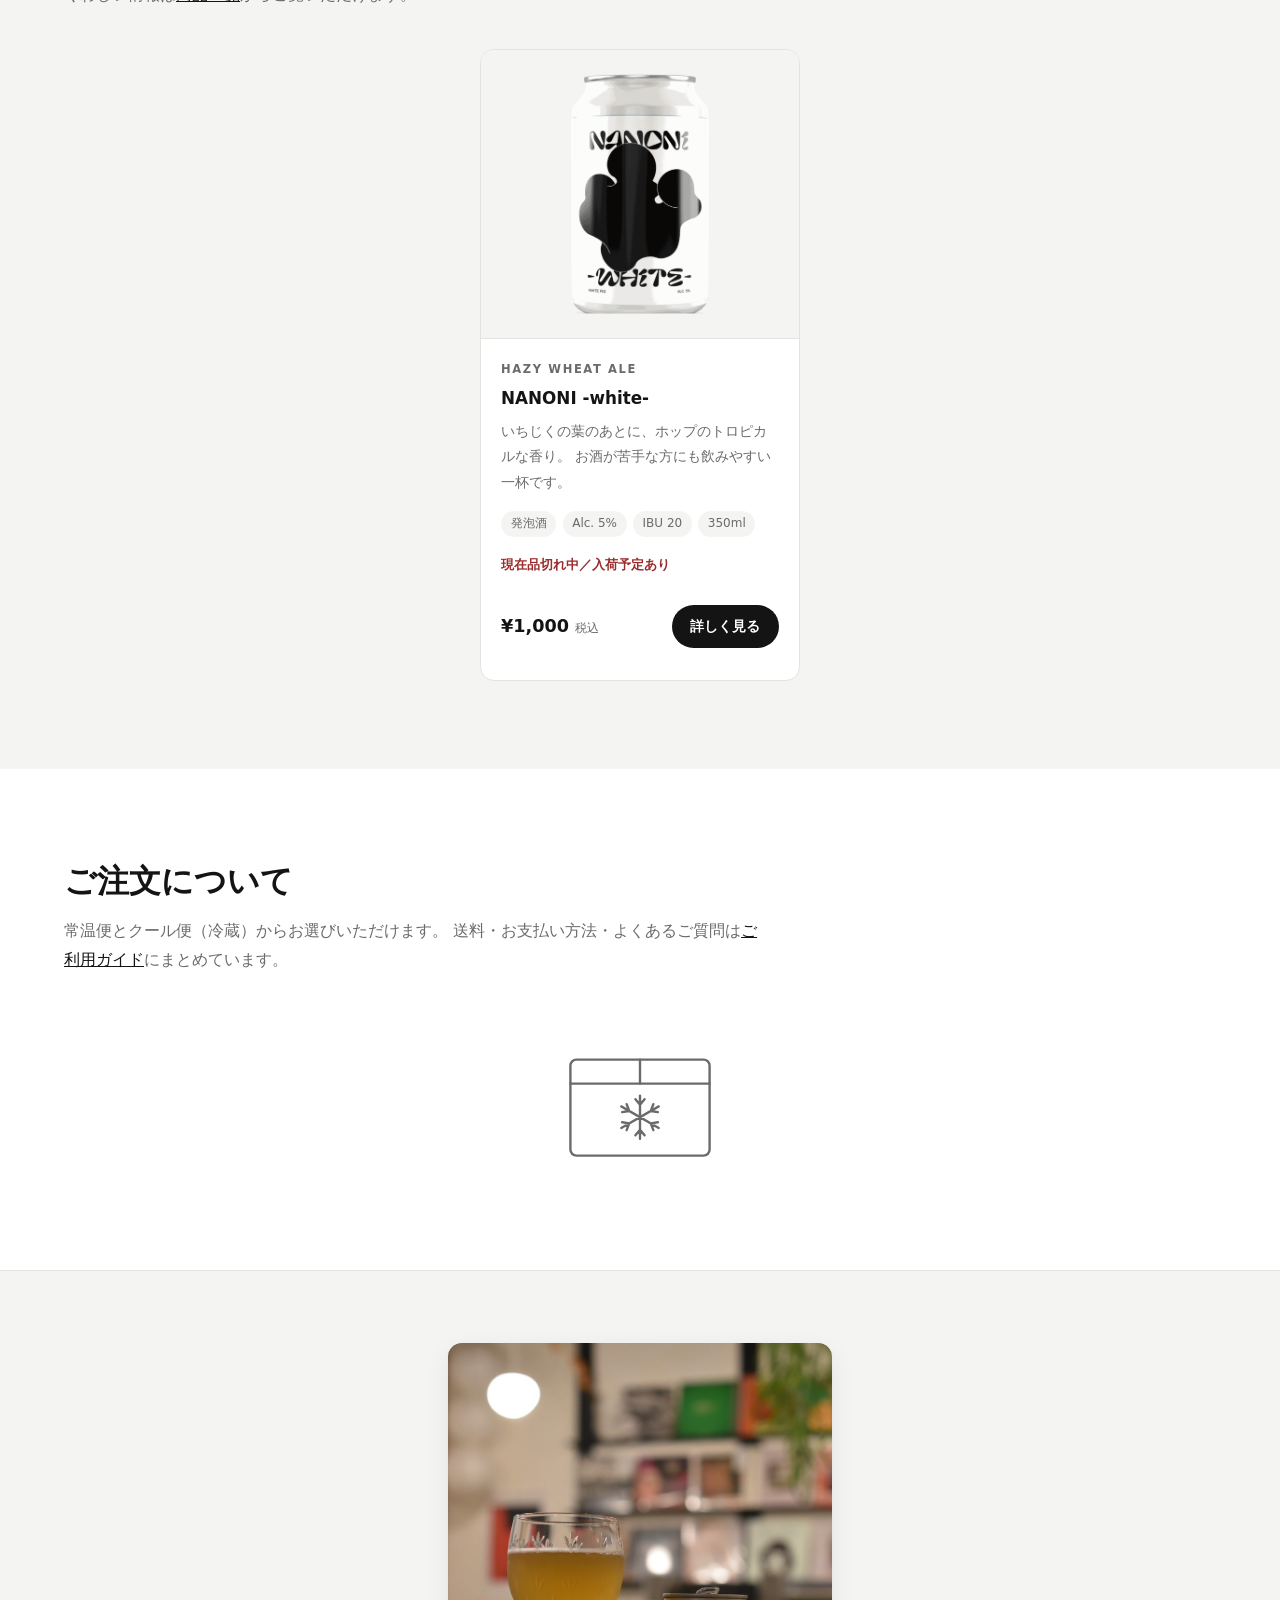
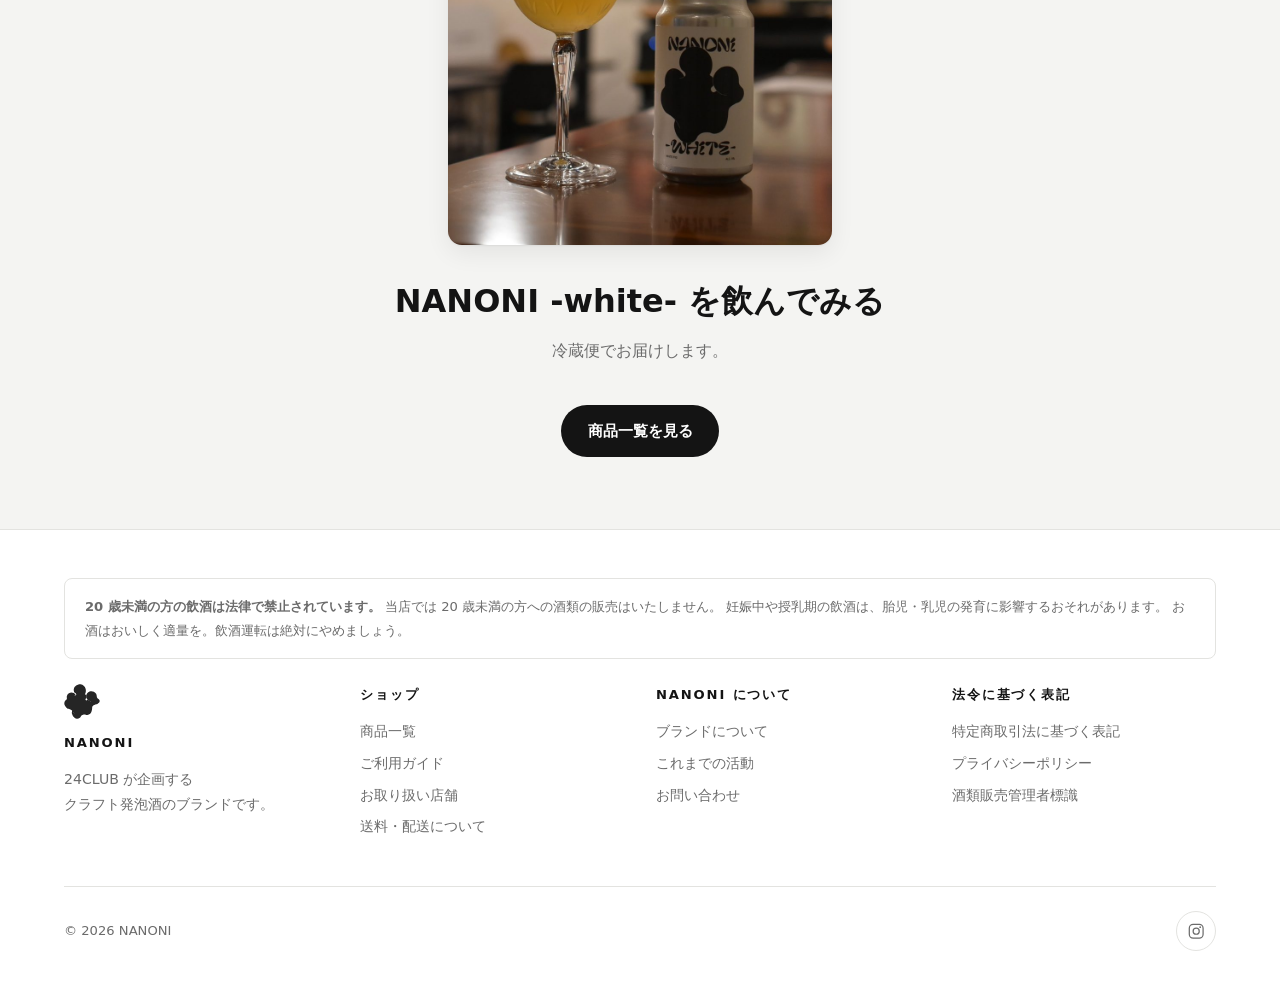
==== commit b2afa258: "Cut the can out of its studio background The hero photo read as a floating card: its background was " ====
--- a/index.html
+++ b/index.html
@@ -86,7 +86,7 @@
           </div>
         </div>
         <div class="hero-visual">
-          <img src="assets/img/nanoni-white.jpg" width="900" height="1350"
+          <img src="assets/img/nanoni-white.png" width="600" height="1031"
                alt="NANONI -white- の缶。白いラベルに黒い有機的な形と NANONI のロゴ。">
         </div>
       </div>
@@ -136,7 +136,7 @@
         <ul class="product-grid">
           <li class="product">
             <div class="product-thumb product-thumb-photo">
-              <img src="assets/img/nanoni-white.jpg" width="900" height="1350" loading="lazy"
+              <img src="assets/img/nanoni-white.png" width="600" height="1031" loading="lazy"
                    alt="NANONI -white- の缶。白いラベルに黒い有機的な形と NANONI のロゴ。">
             </div>
             <div class="product-body">
--- a/assets/css/style.css
+++ b/assets/css/style.css
@@ -403,11 +403,10 @@
   gap: 1rem;
 }
 
+/* 缶は背景を抜いた PNG。角丸や影を付けると板のように浮くので付けない */
 .hero-visual img {
-  width: min(100%, 22rem);
+  width: min(100%, 20rem);
   height: auto;
-  border-radius: var(--radius);
-  box-shadow: var(--shadow);
 }
 
 /* 商品画像が用意できるまでの CSS 製プレースホルダー（缶のシルエット） */
@@ -503,13 +502,12 @@
   border-bottom: 1px solid var(--border);
 }
 
-/* 商品写真は余白を持たせず、カード幅いっぱいに見せる */
-.product-thumb-photo { padding: 0; }
+/* 切り抜いた缶を、サムネイルの中央に置く */
+.product-thumb-photo { padding: 1.5rem 1rem; }
 .product-thumb-photo img {
-  width: 100%;
-  height: auto;
-  aspect-ratio: 2 / 3;
-  object-fit: cover;
+  width: auto;
+  max-height: 15rem;
+  margin-inline: auto;
 }
 
 .product-body {
@@ -638,6 +636,8 @@
   color: var(--fg-muted);
 }
 
+.timeline-figure { margin-top: 1.25rem; }
+
 /* --- 汎用カード --------------------------------------------------------- */
 
 .card-grid {
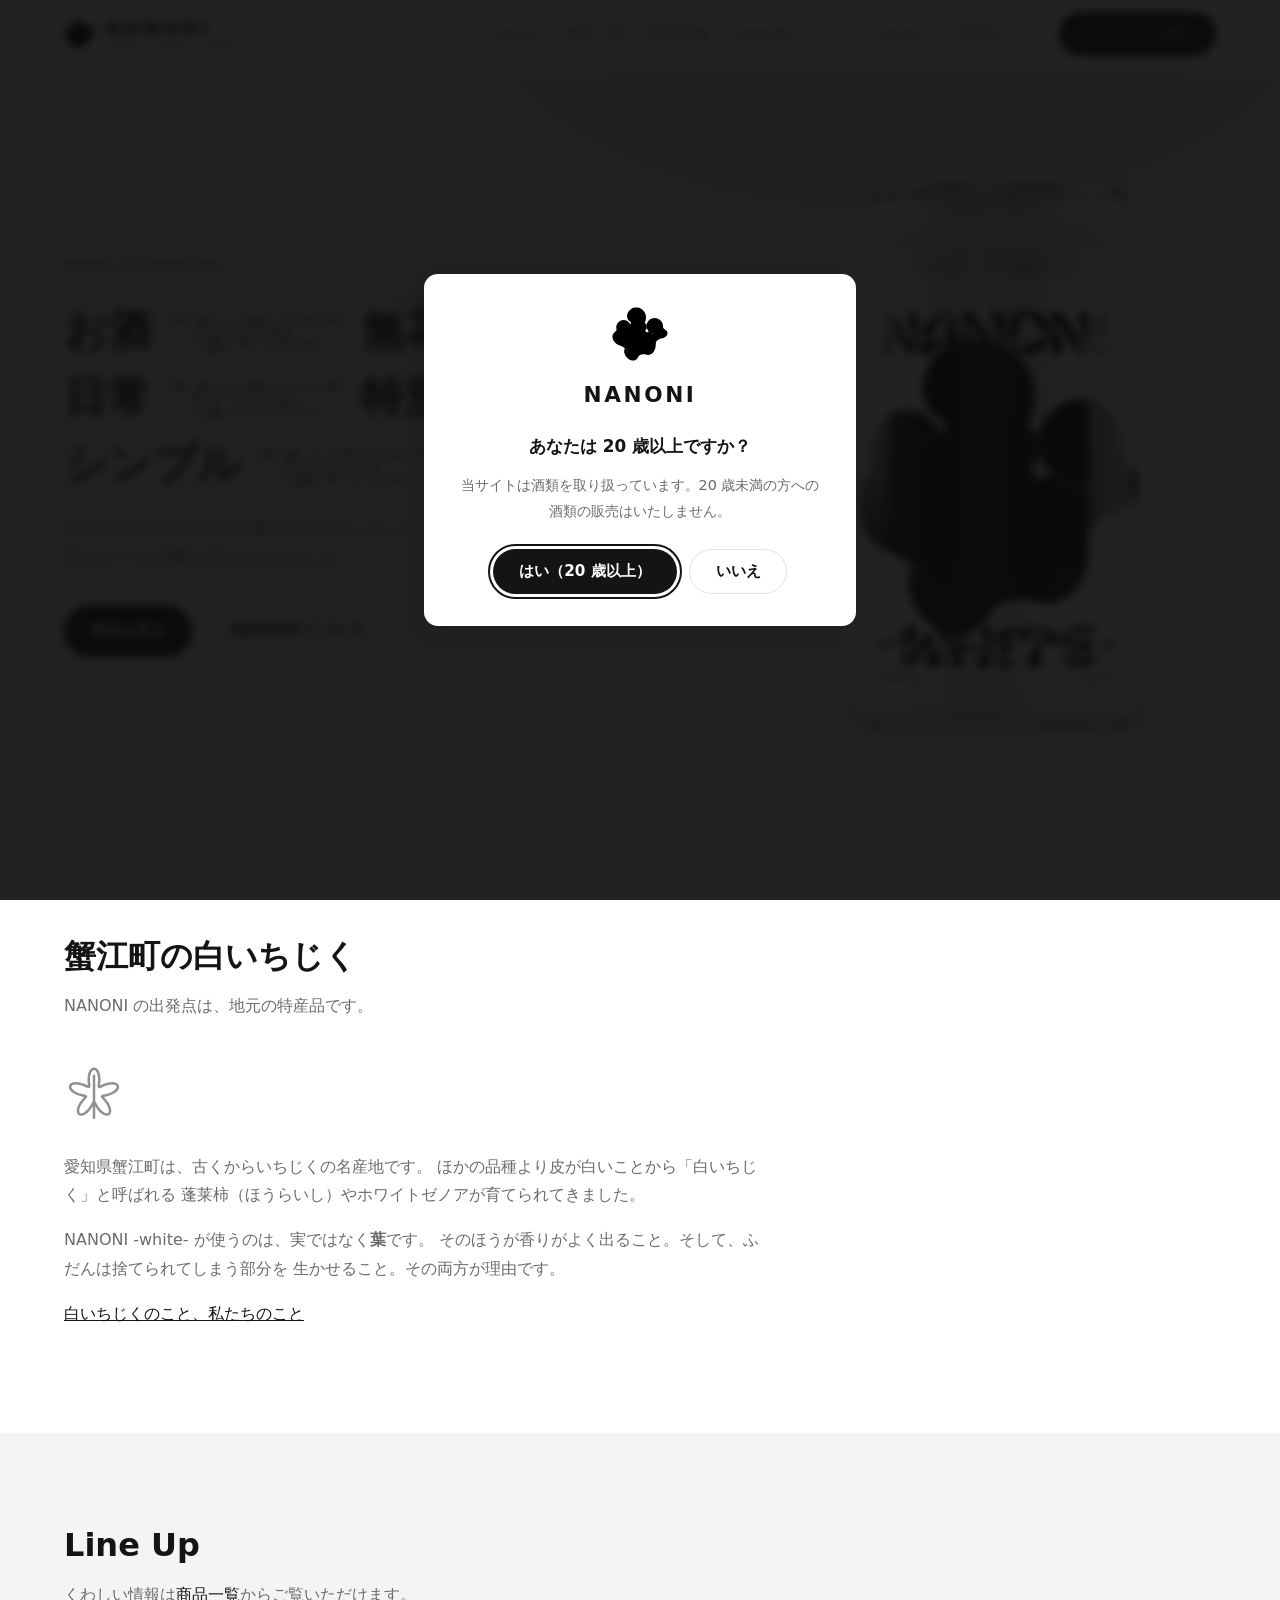
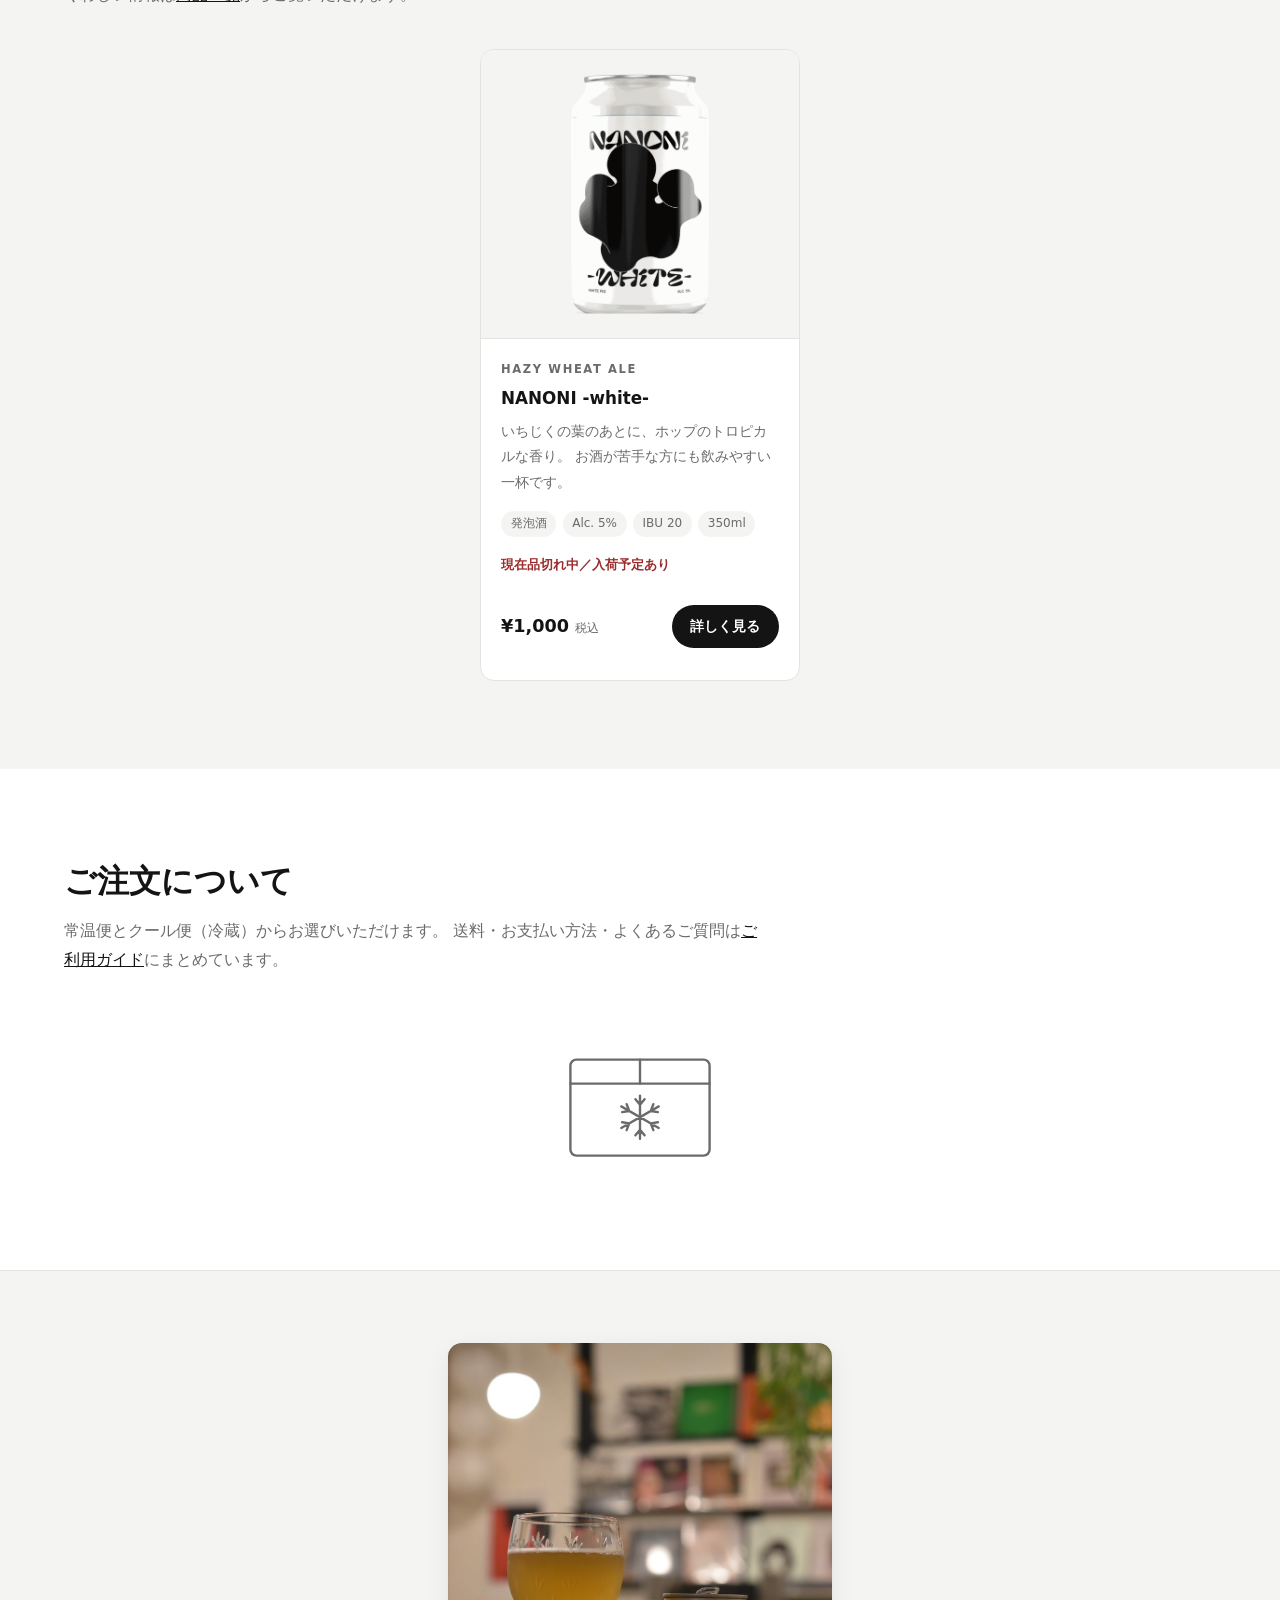
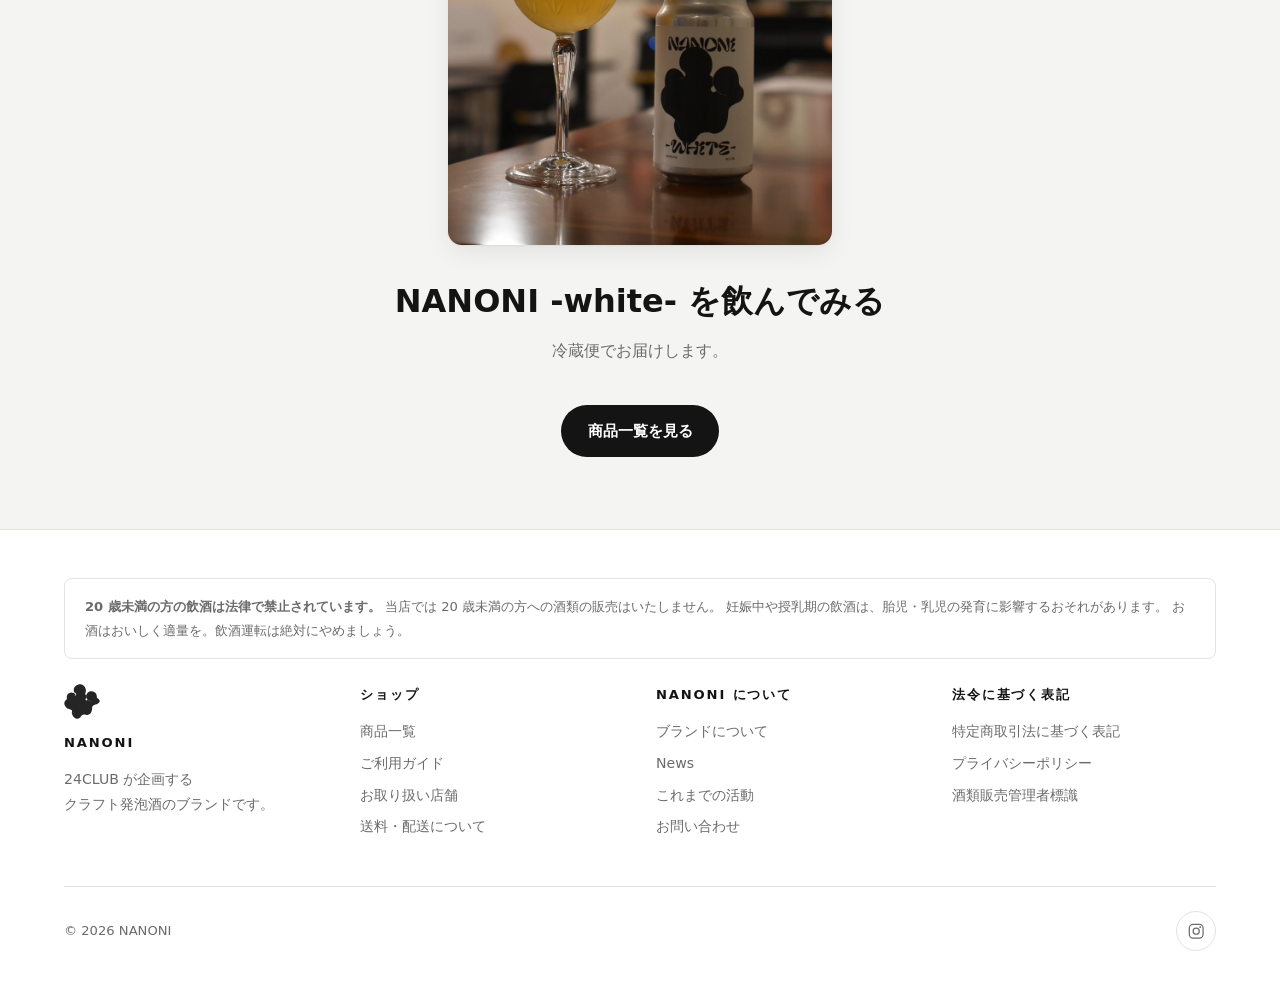
==== commit 5ca09ade: "Add a News page for dated announcements Kept distinct from activity.html: News carries announcements" ====
--- a/index.html
+++ b/index.html
@@ -58,7 +58,7 @@
           <li><a href="products.html">商品一覧</a></li>
           <li><a href="shops.html">取扱店舗</a></li>
           <li><a href="about.html">NANONI について</a></li>
-          <li><a href="activity.html">活動</a></li>
+          <li><a href="news.html">News</a></li>
           <li><a href="guide.html">ご利用ガイド</a></li>
           <li><a class="btn btn-primary btn-sm" href="products.html">オンラインで購入</a></li>
         </ul>
@@ -234,6 +234,7 @@
           <p class="footer-heading">NANONI について</p>
           <ul class="footer-list">
             <li><a href="about.html">ブランドについて</a></li>
+            <li><a href="news.html">News</a></li>
             <li><a href="activity.html">これまでの活動</a></li>
             <li><a href="guide.html#contact">お問い合わせ</a></li>
           </ul>
--- a/assets/css/style.css
+++ b/assets/css/style.css
@@ -638,6 +638,41 @@
 
 .timeline-figure { margin-top: 1.25rem; }
 
+/* --- お知らせ一覧 -------------------------------------------------------- */
+
+.news-list {
+  list-style: none;
+  margin: 0;
+  padding: 0;
+  max-width: 44rem;
+}
+
+.news-list li {
+  padding: 1.6rem 0;
+  border-top: 1px solid var(--border);
+}
+
+.news-list li:last-child { border-bottom: 1px solid var(--border); }
+
+.news-date {
+  margin: 0 0 0.3rem;
+  color: var(--fg-muted);
+  font-size: 0.82rem;
+  letter-spacing: 0.1em;
+}
+
+.news-title {
+  margin: 0 0 0.5rem;
+  font-size: 1.05rem;
+  line-height: 1.6;
+}
+
+.news-body {
+  margin: 0;
+  color: var(--fg-muted);
+  font-size: 0.95rem;
+}
+
 /* --- 汎用カード --------------------------------------------------------- */
 
 .card-grid {
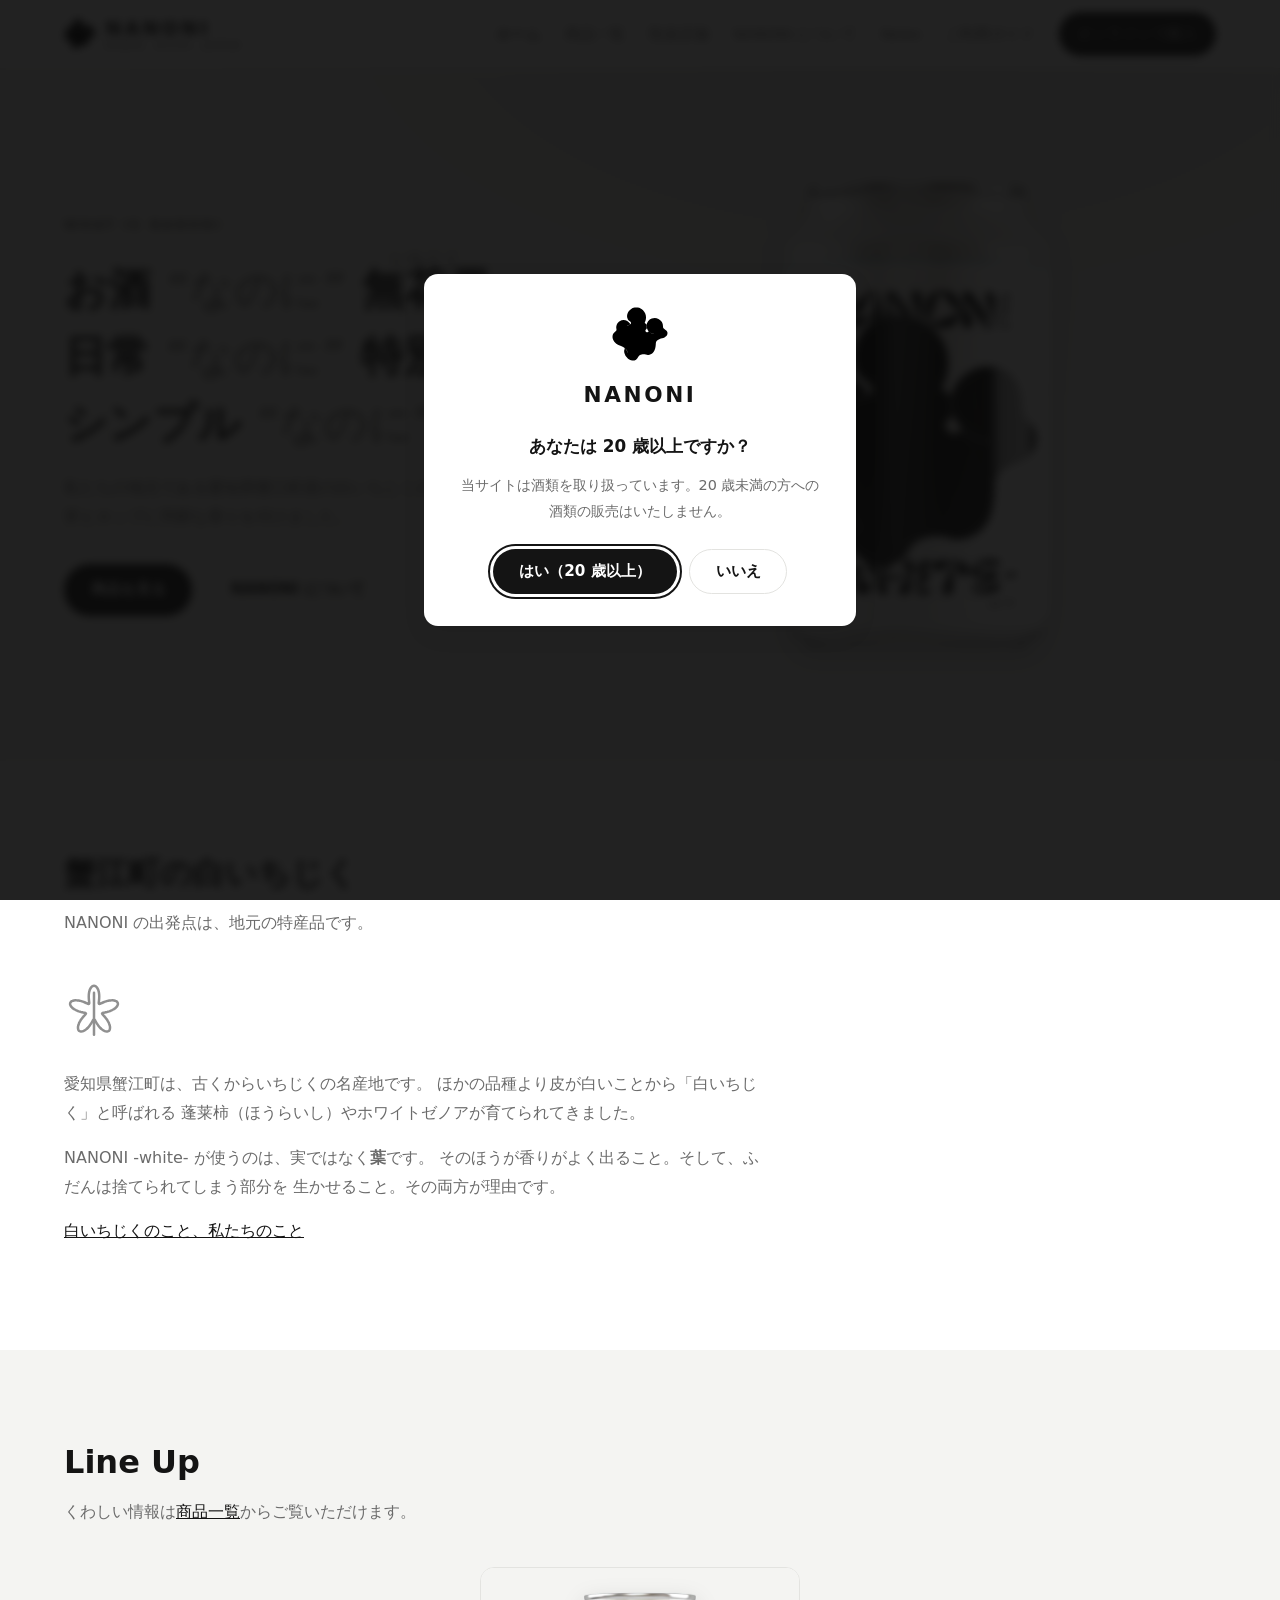
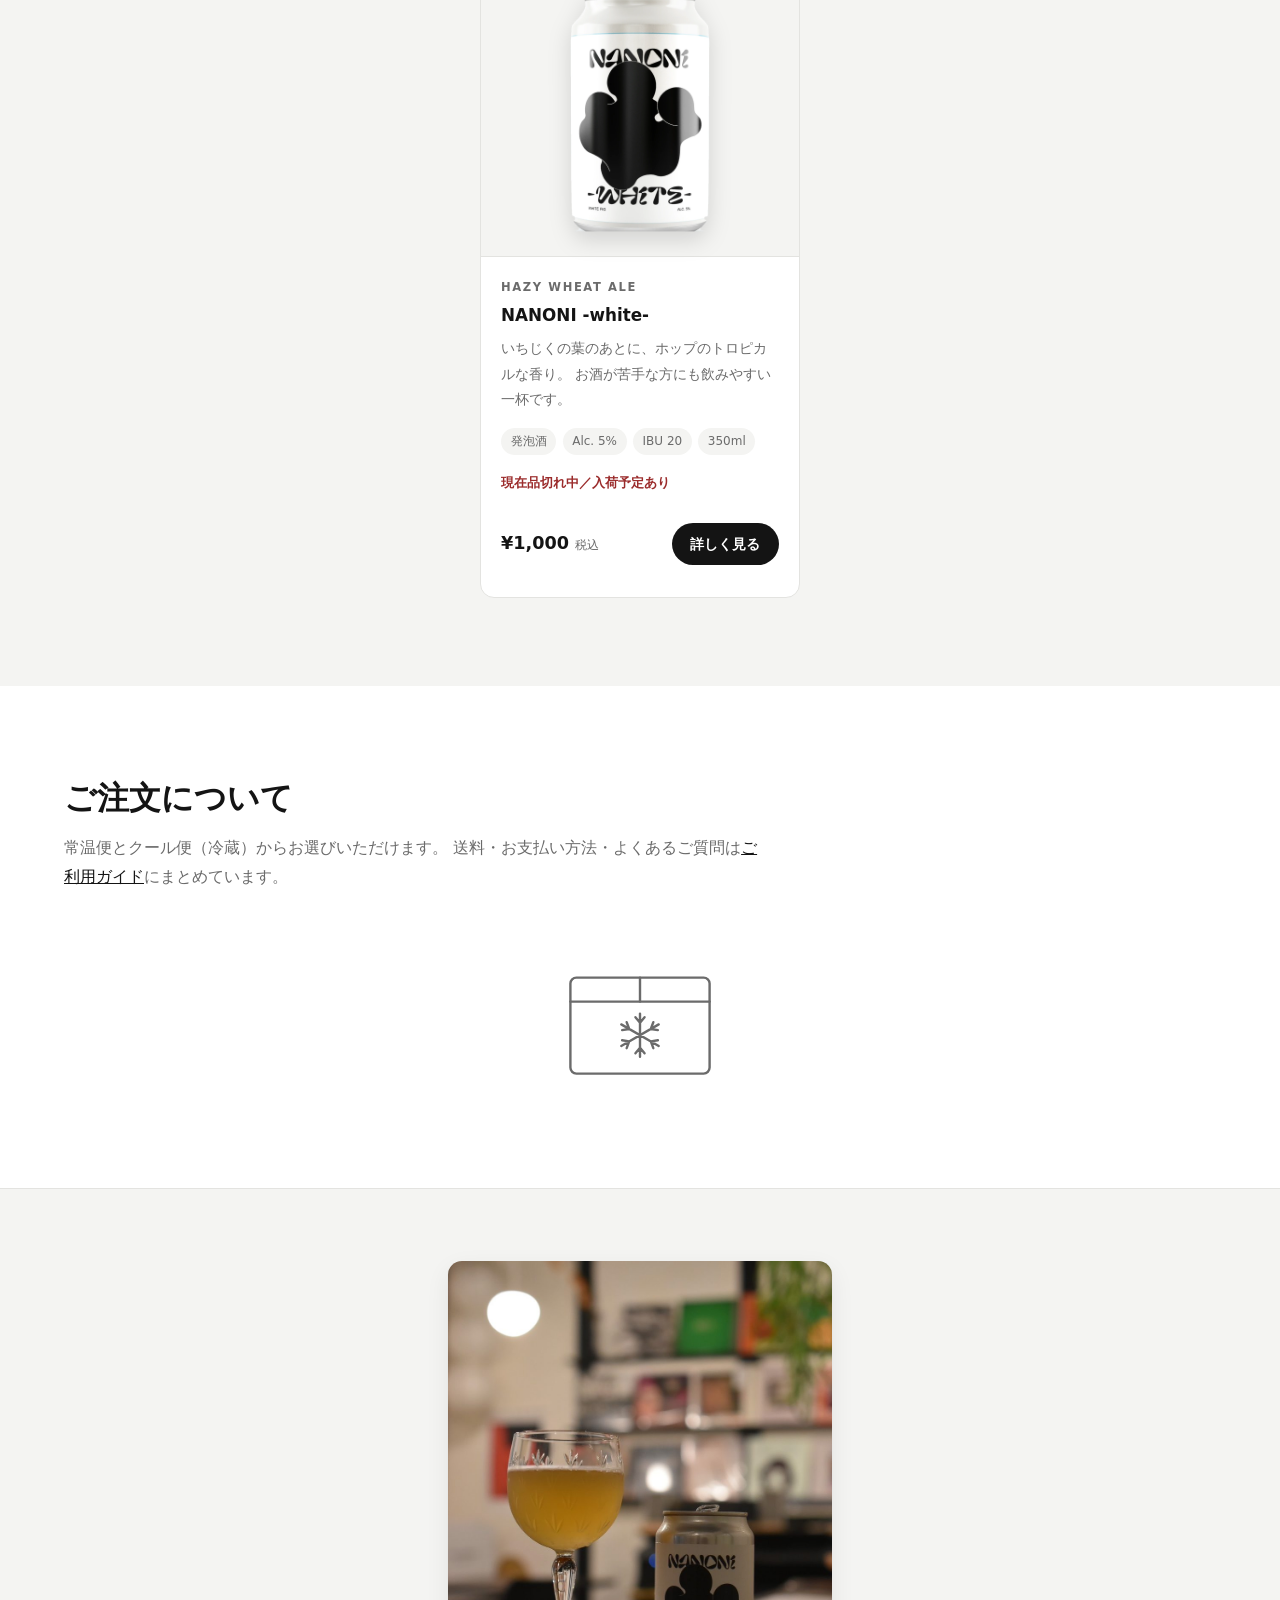
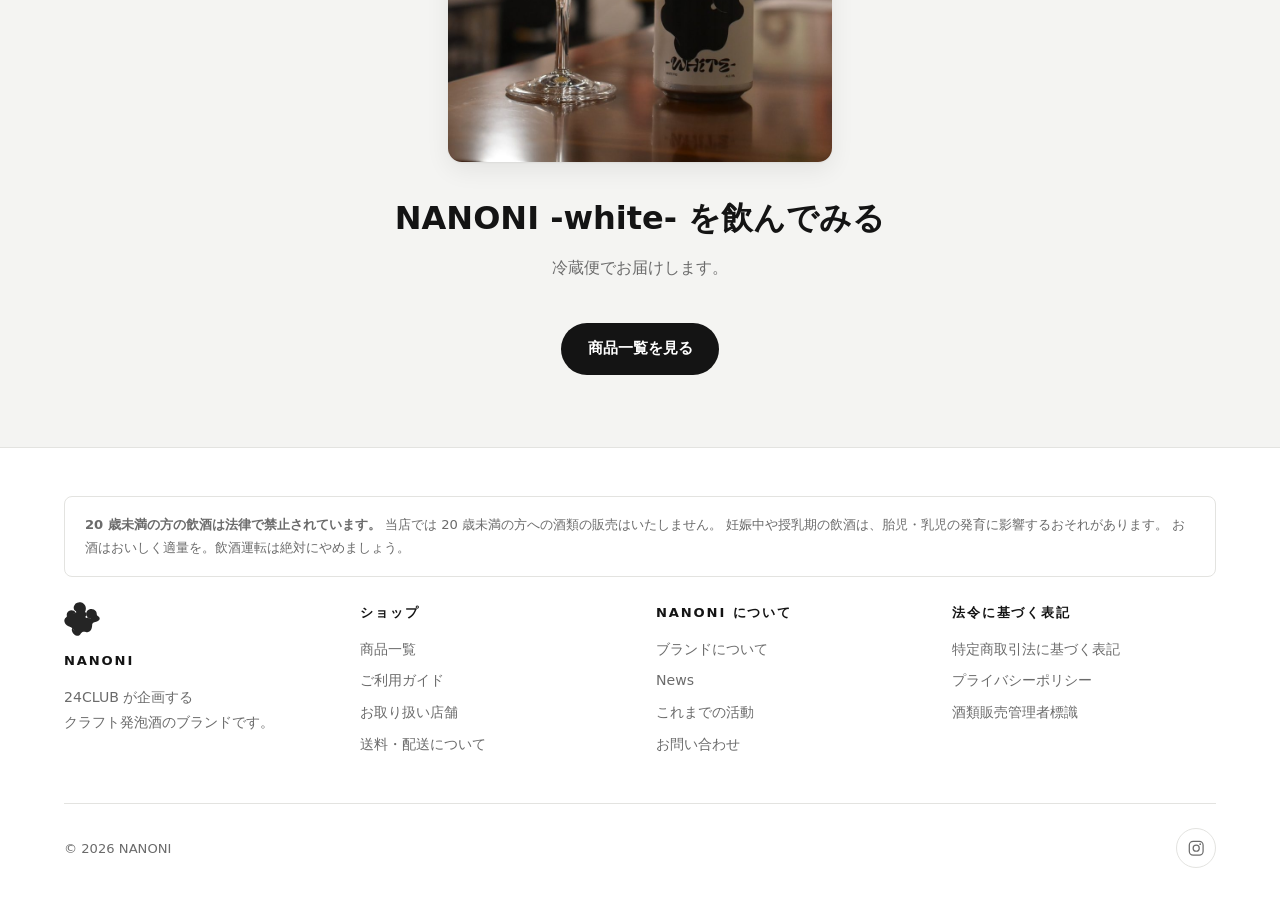
==== commit bcc61d24: "Make the hero can smaller on phones and ground it with a shadow The can read as a flat drawing with " ====
--- a/index.html
+++ b/index.html
@@ -86,8 +86,11 @@
           </div>
         </div>
         <div class="hero-visual">
-          <img src="assets/img/nanoni-white.png" width="600" height="1031"
-               alt="NANONI -white- の缶。白いラベルに黒い有機的な形と NANONI のロゴ。">
+          <picture>
+            <source srcset="assets/img/nanoni-white.webp" type="image/webp">
+            <img src="assets/img/nanoni-white.png" width="600" height="1031"
+                 alt="NANONI -white- の缶。白いラベルに黒い有機的な形と NANONI のロゴ。">
+          </picture>
         </div>
       </div>
     </section>
@@ -136,8 +139,11 @@
         <ul class="product-grid">
           <li class="product">
             <div class="product-thumb product-thumb-photo">
-              <img src="assets/img/nanoni-white.png" width="600" height="1031" loading="lazy"
-                   alt="NANONI -white- の缶。白いラベルに黒い有機的な形と NANONI のロゴ。">
+              <picture>
+                <source srcset="assets/img/nanoni-white.webp" type="image/webp">
+                <img src="assets/img/nanoni-white.png" width="600" height="1031" loading="lazy"
+                     alt="NANONI -white- の缶。白いラベルに黒い有機的な形と NANONI のロゴ。">
+              </picture>
             </div>
             <div class="product-body">
               <p class="product-style">Hazy Wheat Ale</p>
--- a/assets/css/style.css
+++ b/assets/css/style.css
@@ -403,10 +403,18 @@
   gap: 1rem;
 }
 
-/* 缶は背景を抜いた PNG。角丸や影を付けると板のように浮くので付けない */
+/* 缶は背景を抜いた PNG。枠や角丸を付けると板のように浮くので付けない。
+   代わりに輪郭に沿う drop-shadow で接地させる。影が無いと缶の底（ほぼ白）が
+   背景に溶けて、下が見切れているように見える。 */
 .hero-visual img {
-  width: min(100%, 20rem);
+  width: min(100%, 17rem);
   height: auto;
+  filter: drop-shadow(0 0.7rem 0.9rem rgba(0, 0, 0, 0.16));
+}
+
+/* スマホでは 1 カラムになり缶が主役になりすぎるので、ひとまわり小さくする */
+@media (max-width: 62rem) {
+  .hero-visual img { width: min(52%, 11rem); }
 }
 
 /* 商品画像が用意できるまでの CSS 製プレースホルダー（缶のシルエット） */
@@ -508,6 +516,7 @@
   width: auto;
   max-height: 15rem;
   margin-inline: auto;
+  filter: drop-shadow(0 0.5rem 0.7rem rgba(0, 0, 0, 0.14));
 }
 
 .product-body {
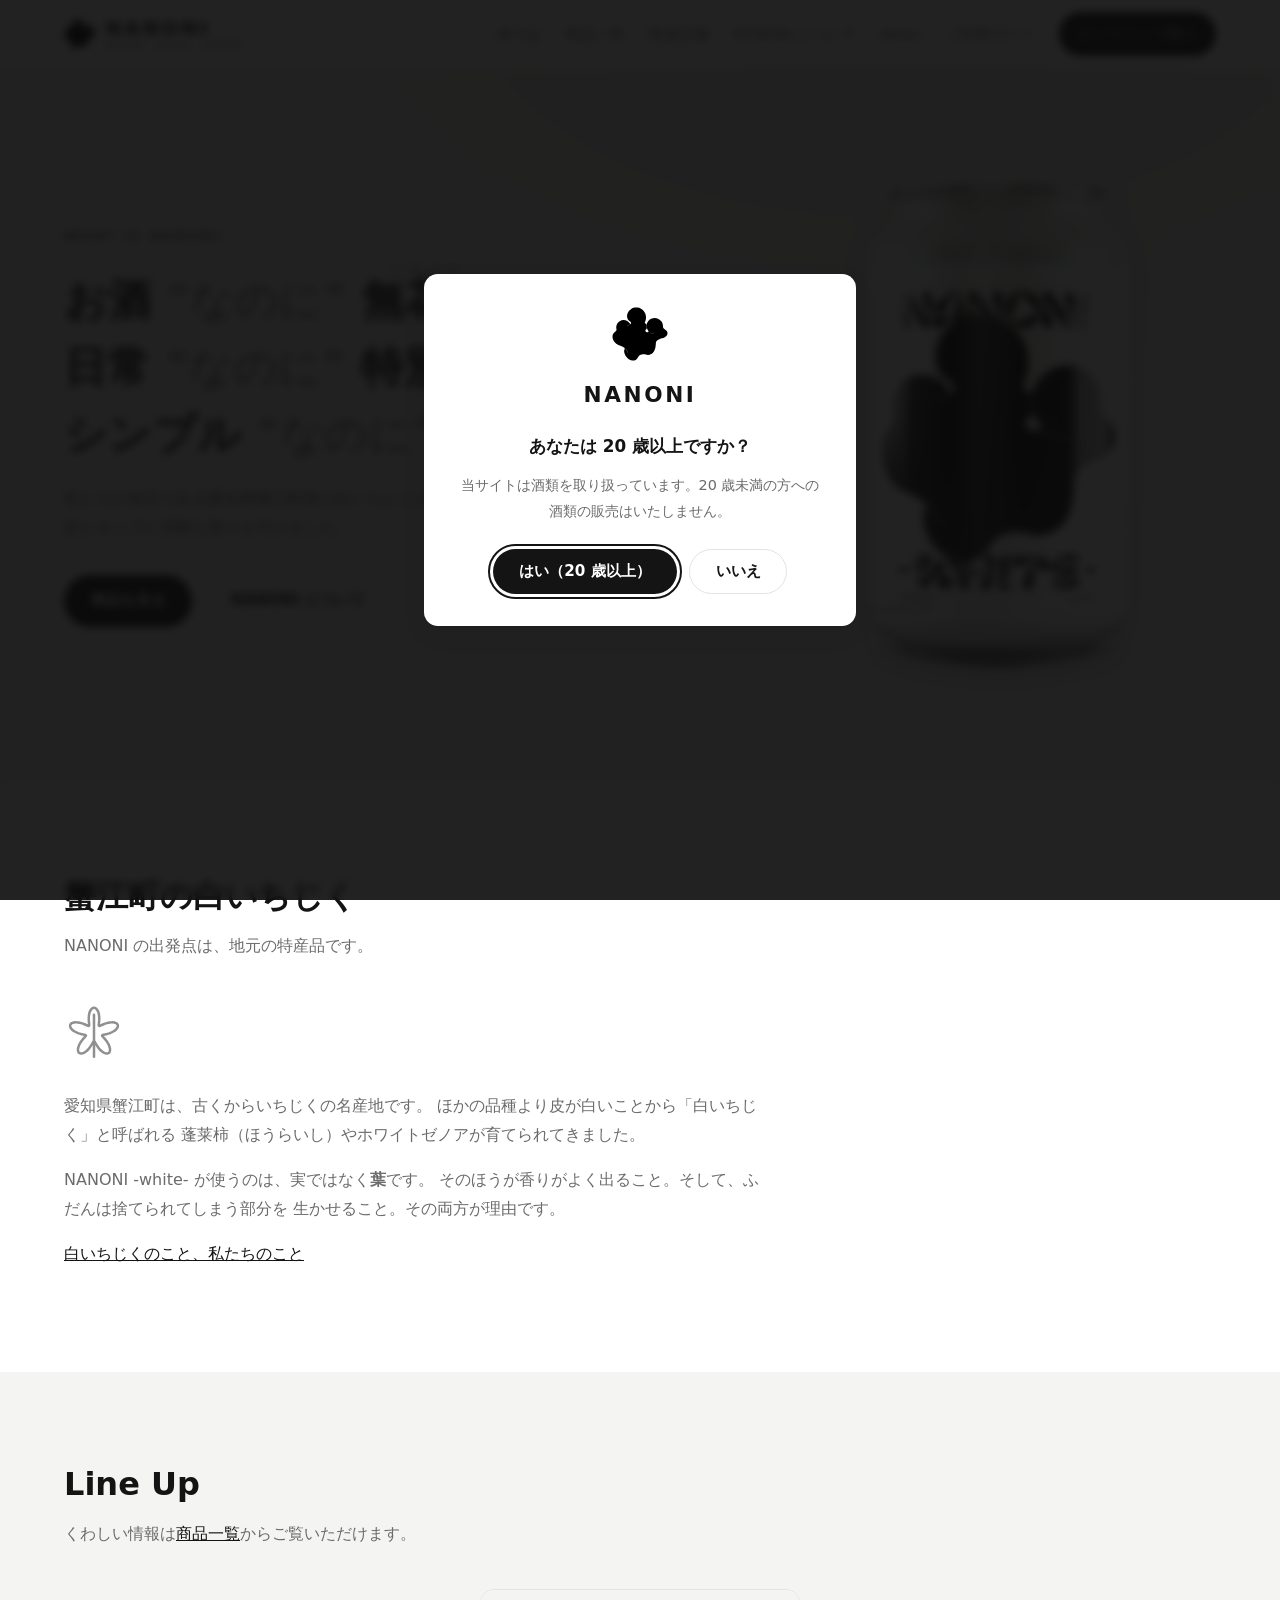
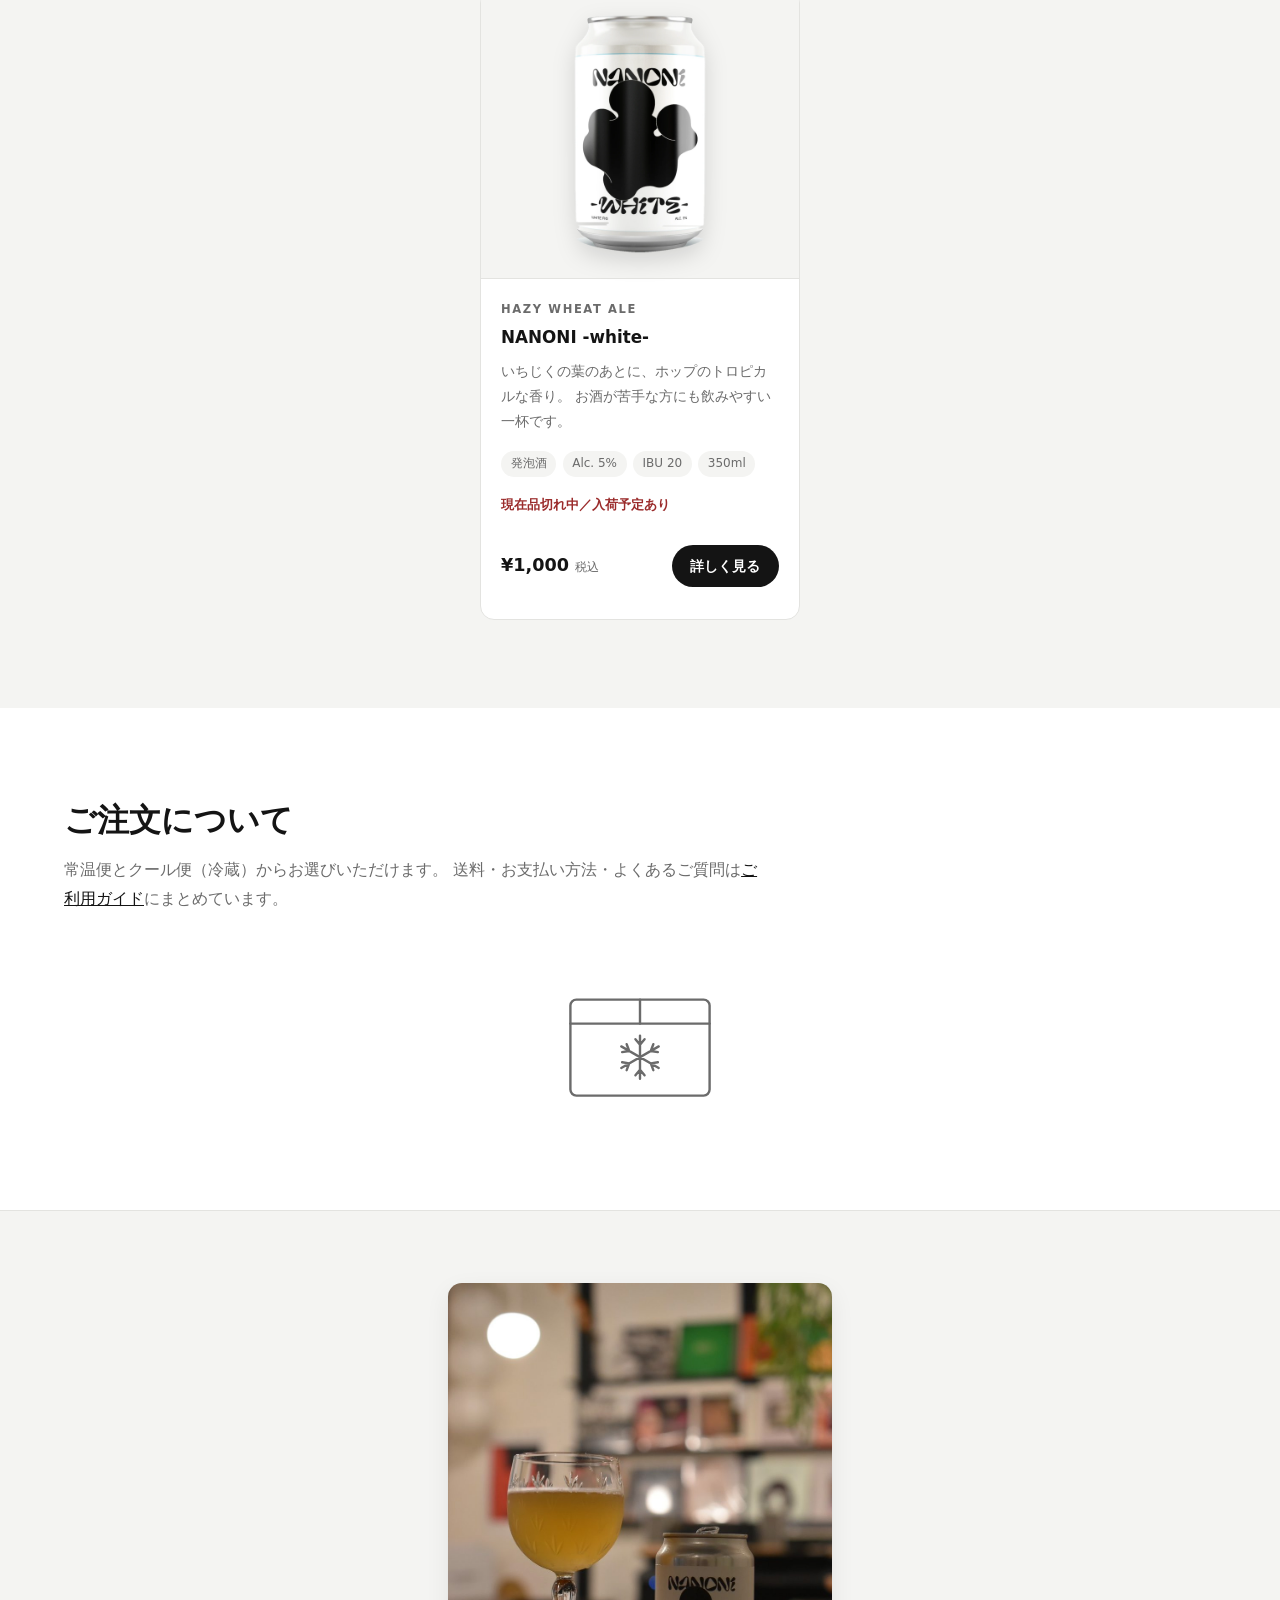
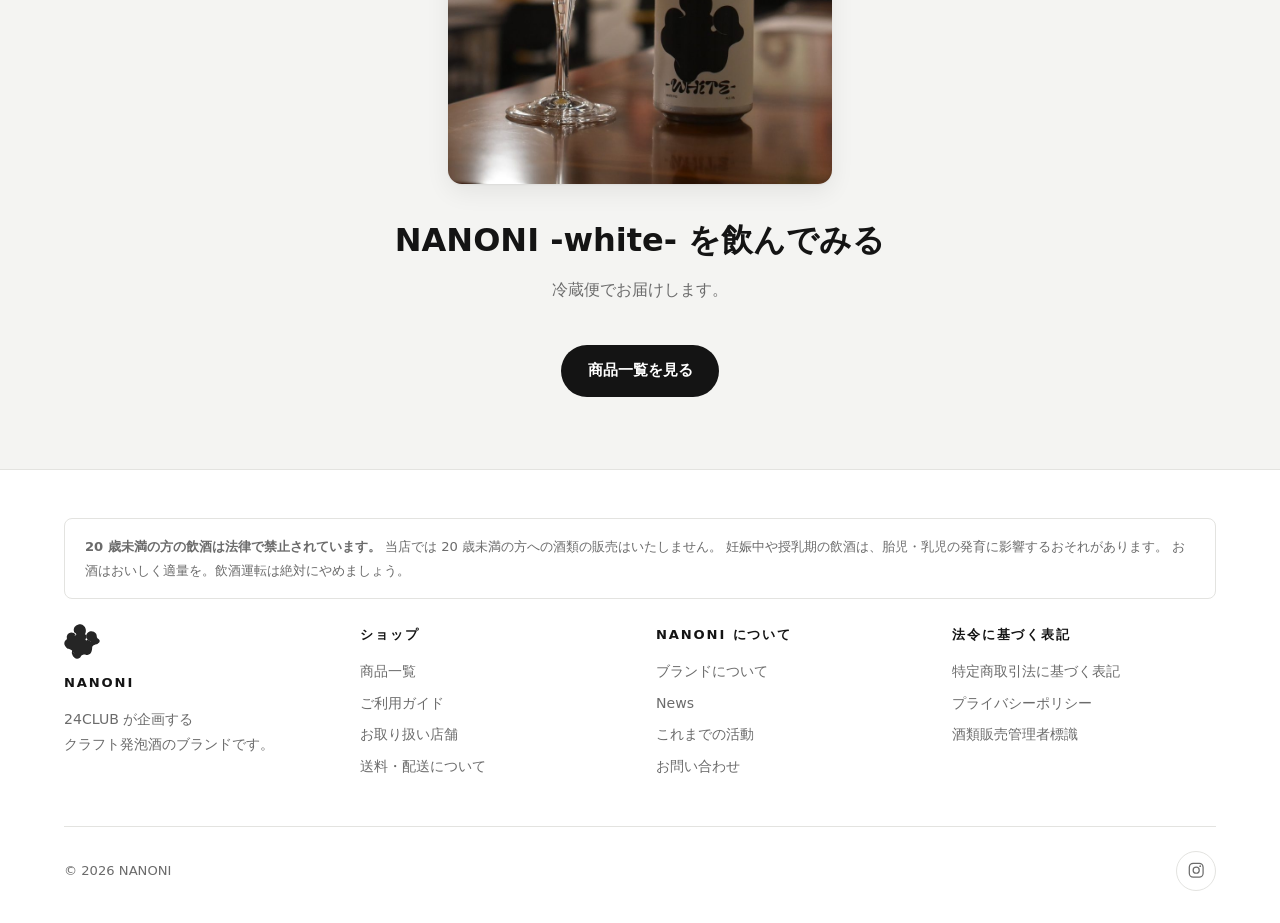
==== commit 7080a78b: "Re-cut the can so its base is intact, and centre it again Two separate defects, both visible on a ph" ====
--- a/index.html
+++ b/index.html
@@ -88,7 +88,7 @@
         <div class="hero-visual">
           <picture>
             <source srcset="assets/img/nanoni-white.webp" type="image/webp">
-            <img src="assets/img/nanoni-white.png" width="600" height="1031"
+            <img src="assets/img/nanoni-white.png" width="640" height="1152"
                  alt="NANONI -white- の缶。白いラベルに黒い有機的な形と NANONI のロゴ。">
           </picture>
         </div>
@@ -141,7 +141,7 @@
             <div class="product-thumb product-thumb-photo">
               <picture>
                 <source srcset="assets/img/nanoni-white.webp" type="image/webp">
-                <img src="assets/img/nanoni-white.png" width="600" height="1031" loading="lazy"
+                <img src="assets/img/nanoni-white.png" width="640" height="1152" loading="lazy"
                      alt="NANONI -white- の缶。白いラベルに黒い有機的な形と NANONI のロゴ。">
               </picture>
             </div>
--- a/assets/css/style.css
+++ b/assets/css/style.css
@@ -403,18 +403,25 @@
   gap: 1rem;
 }
 
-/* 缶は背景を抜いた PNG。枠や角丸を付けると板のように浮くので付けない。
-   代わりに輪郭に沿う drop-shadow で接地させる。影が無いと缶の底（ほぼ白）が
-   背景に溶けて、下が見切れているように見える。 */
+/* 缶は背景を抜いた画像。枠や角丸を付けると板のように浮くので付けず、
+   輪郭に沿う drop-shadow だけで接地させる。
+   幅は <picture> に指定すること。<picture> は inline なので、中の <img> に
+   パーセント幅を書くと基準となる幅が決まらず、中央寄せも効かなくなる。 */
+.hero-visual picture {
+  display: block;
+  width: min(100%, 17rem);
+}
+
 .hero-visual img {
-  width: min(100%, 17rem);
+  display: block;
+  width: 100%;
   height: auto;
   filter: drop-shadow(0 0.7rem 0.9rem rgba(0, 0, 0, 0.16));
 }
 
 /* スマホでは 1 カラムになり缶が主役になりすぎるので、ひとまわり小さくする */
 @media (max-width: 62rem) {
-  .hero-visual img { width: min(52%, 11rem); }
+  .hero-visual picture { width: min(52%, 11rem); }
 }
 
 /* 商品画像が用意できるまでの CSS 製プレースホルダー（缶のシルエット） */
@@ -511,11 +518,16 @@
 }
 
 /* 切り抜いた缶を、サムネイルの中央に置く */
-.product-thumb-photo { padding: 1.5rem 1rem; }
+.product-thumb-photo {
+  display: flex;
+  justify-content: center;
+  padding: 1.5rem 1rem;
+}
+.product-thumb-photo picture { display: block; }
 .product-thumb-photo img {
+  display: block;
   width: auto;
   max-height: 15rem;
-  margin-inline: auto;
   filter: drop-shadow(0 0.5rem 0.7rem rgba(0, 0, 0, 0.14));
 }
 
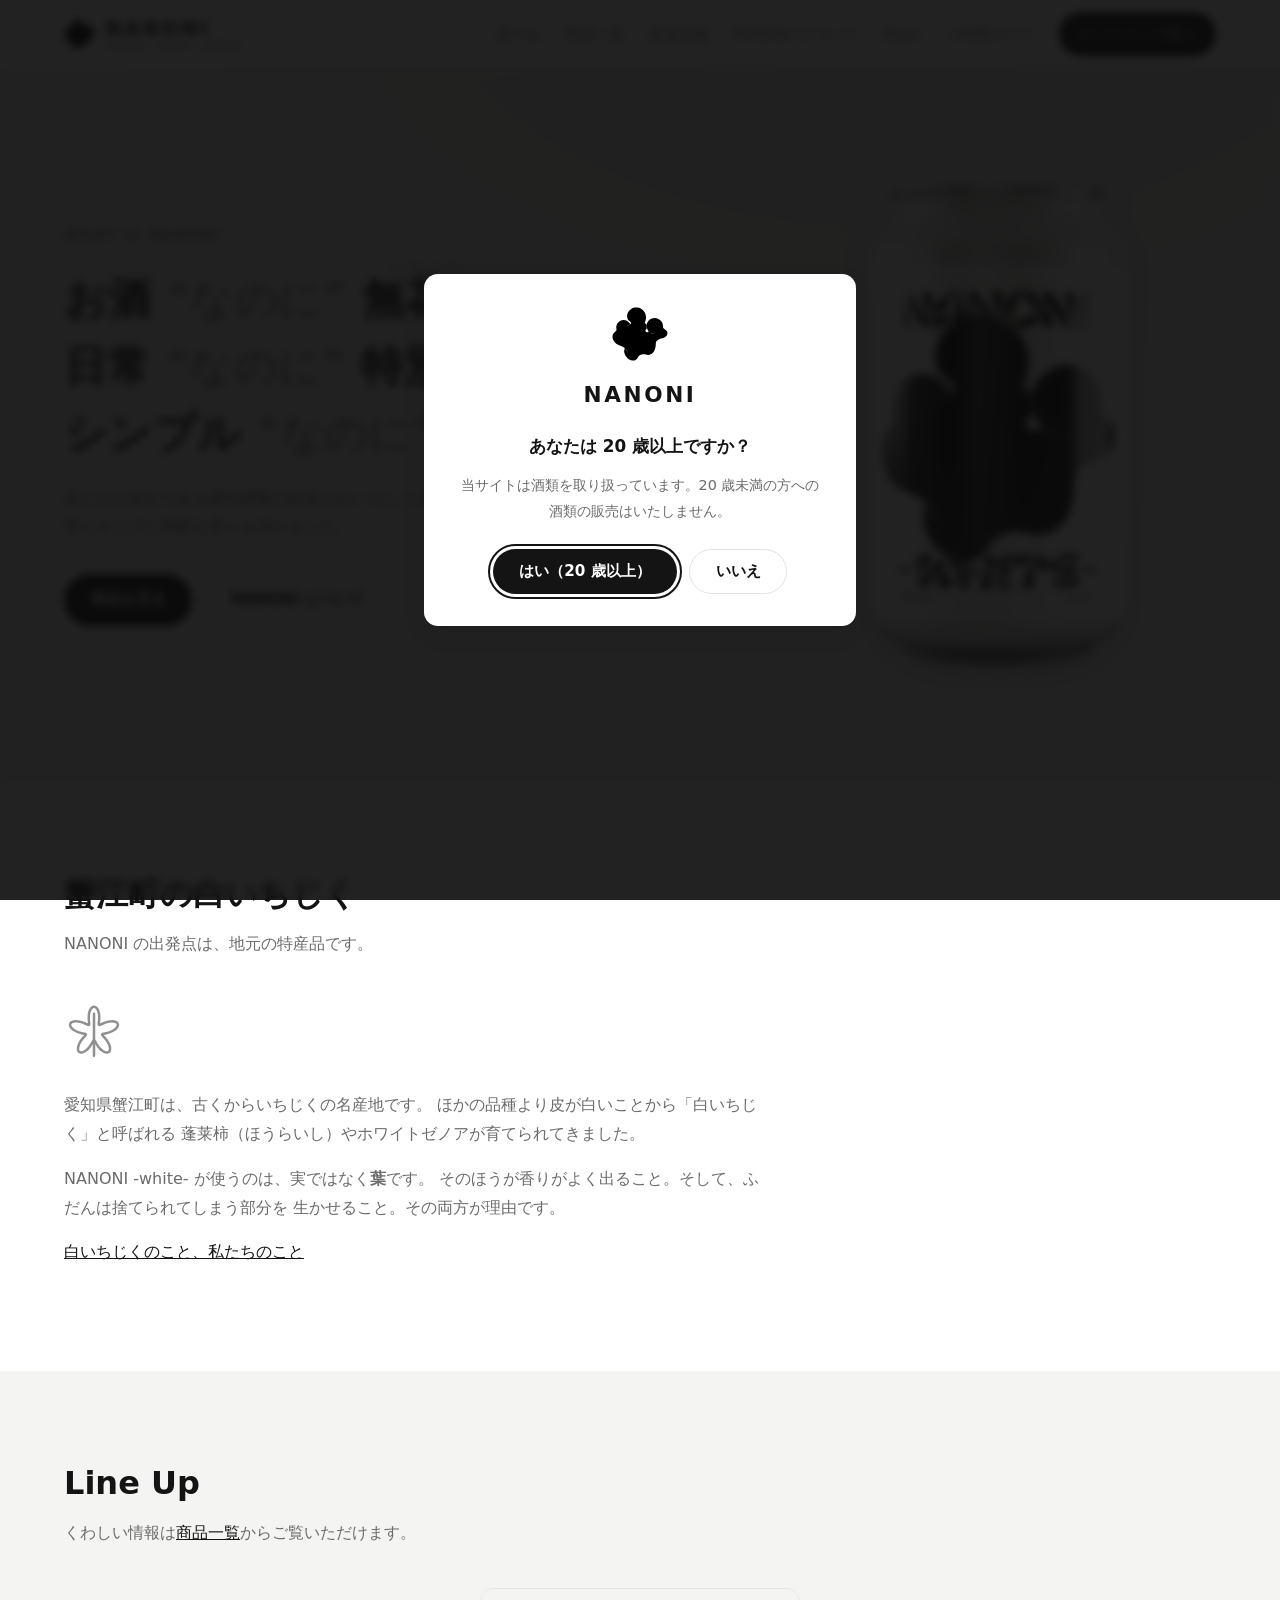
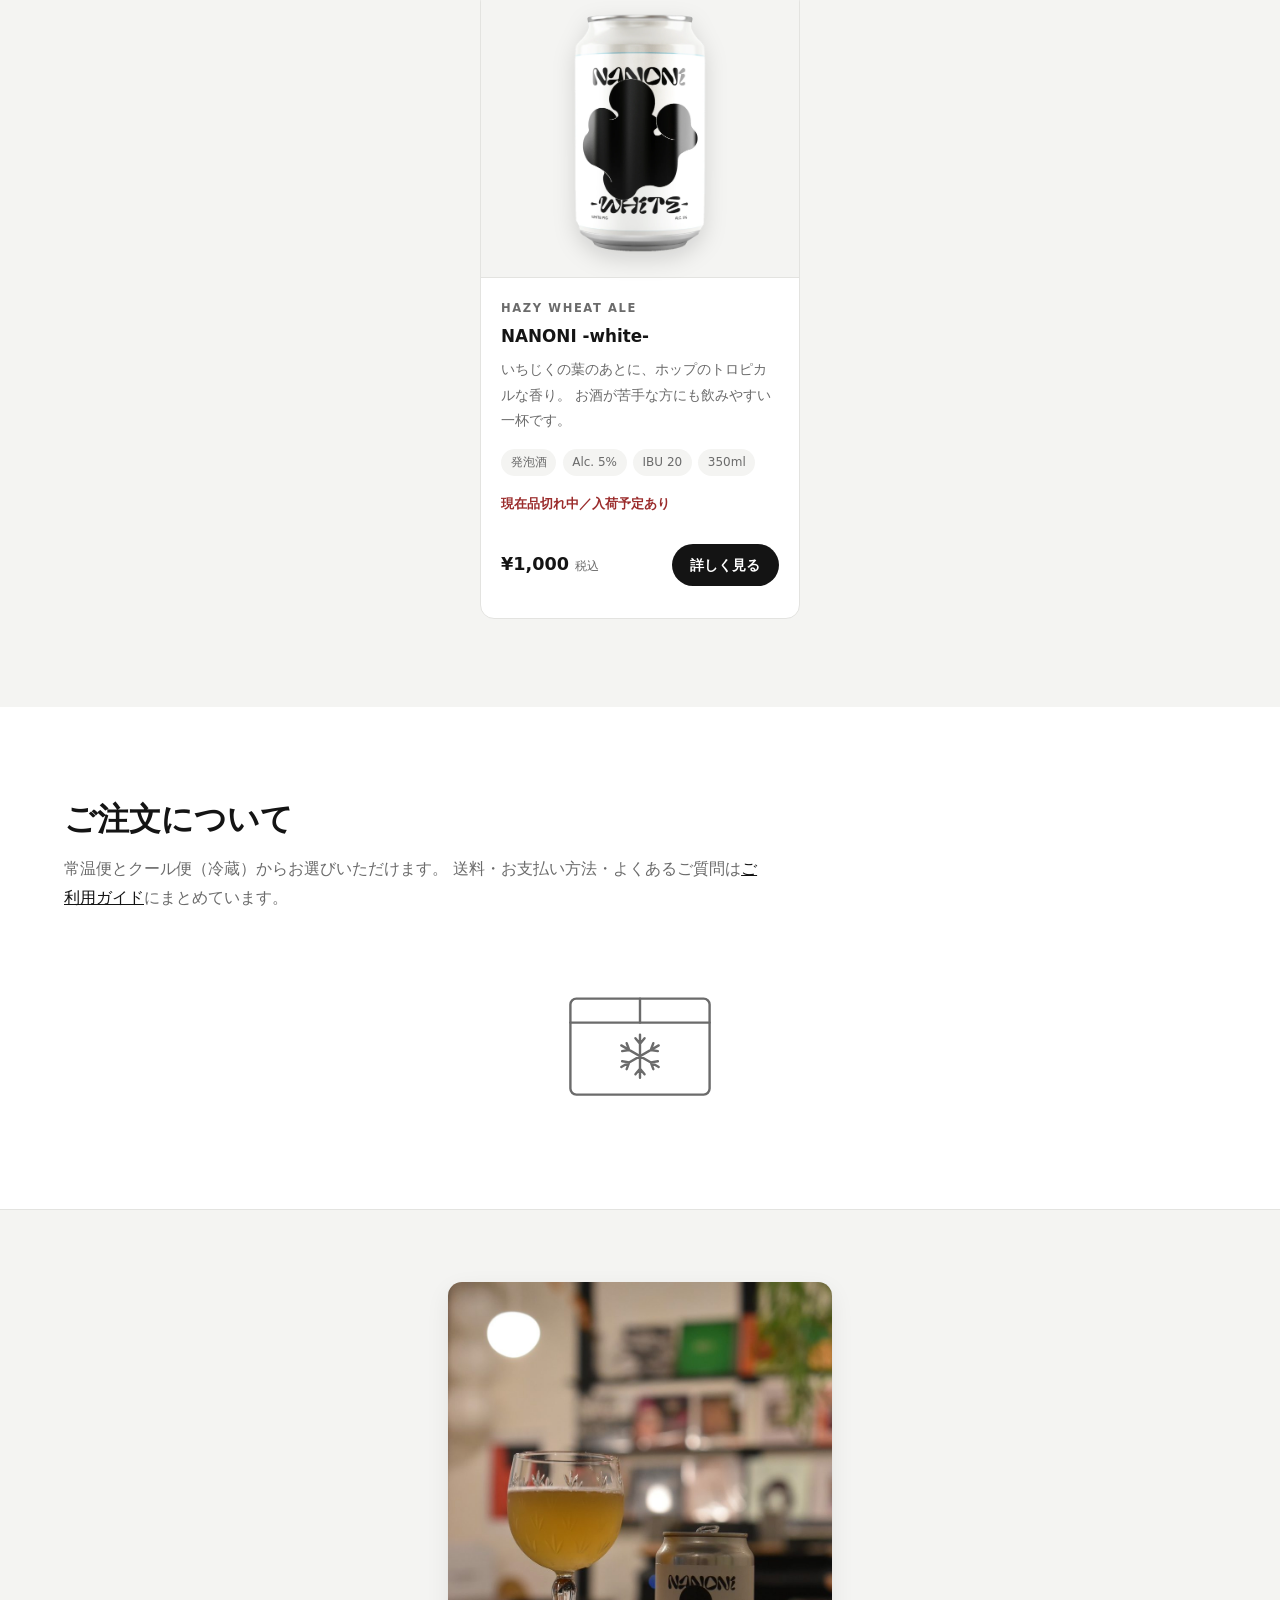
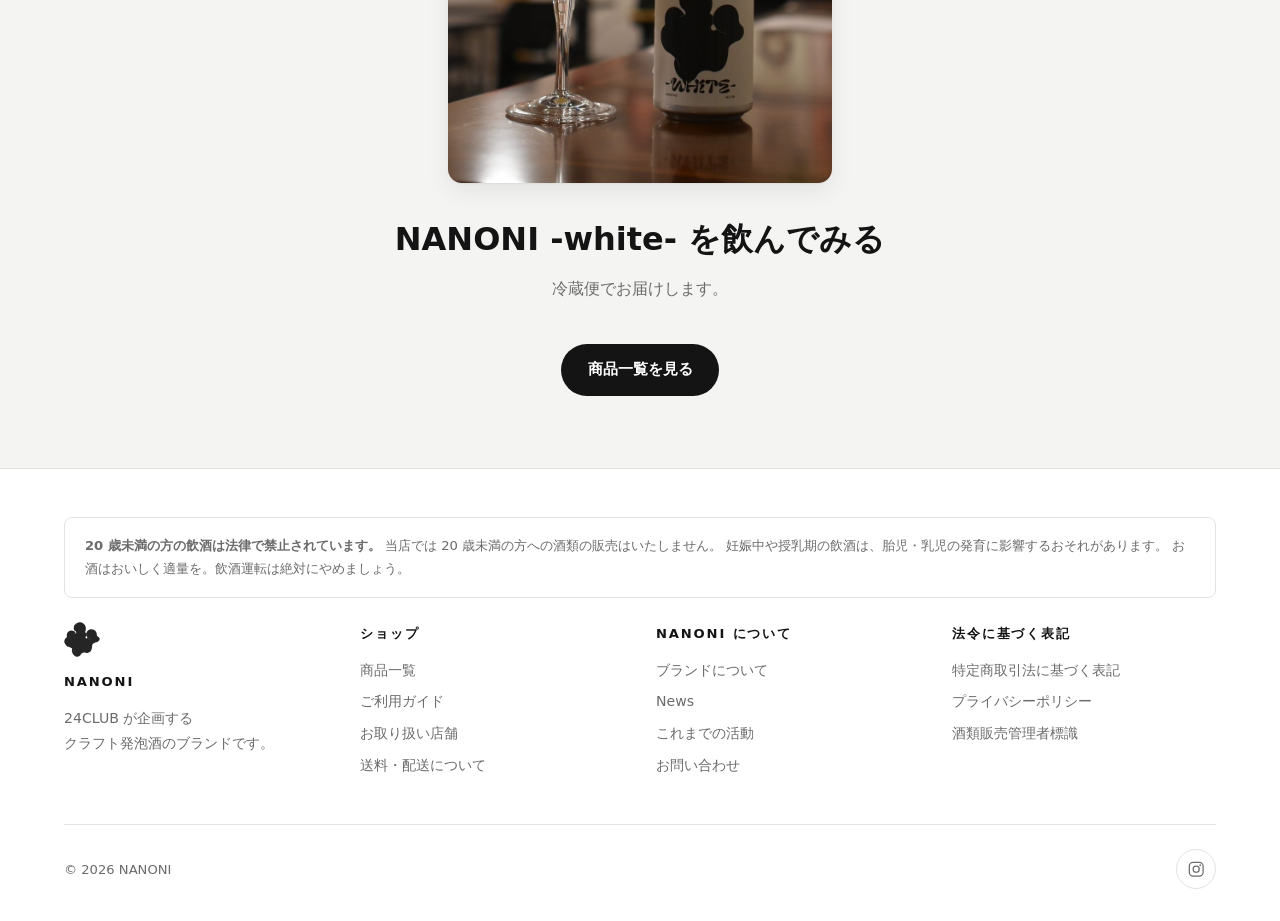
==== commit 69861fb4: "Separate the can from the table by colour, not by an assumed shape The last cut-out drew the base as" ====
--- a/index.html
+++ b/index.html
@@ -88,7 +88,7 @@
         <div class="hero-visual">
           <picture>
             <source srcset="assets/img/nanoni-white.webp" type="image/webp">
-            <img src="assets/img/nanoni-white.png" width="640" height="1152"
+            <img src="assets/img/nanoni-white.png" width="640" height="1149"
                  alt="NANONI -white- の缶。白いラベルに黒い有機的な形と NANONI のロゴ。">
           </picture>
         </div>
@@ -141,7 +141,7 @@
             <div class="product-thumb product-thumb-photo">
               <picture>
                 <source srcset="assets/img/nanoni-white.webp" type="image/webp">
-                <img src="assets/img/nanoni-white.png" width="640" height="1152" loading="lazy"
+                <img src="assets/img/nanoni-white.png" width="640" height="1149" loading="lazy"
                      alt="NANONI -white- の缶。白いラベルに黒い有機的な形と NANONI のロゴ。">
               </picture>
             </div>
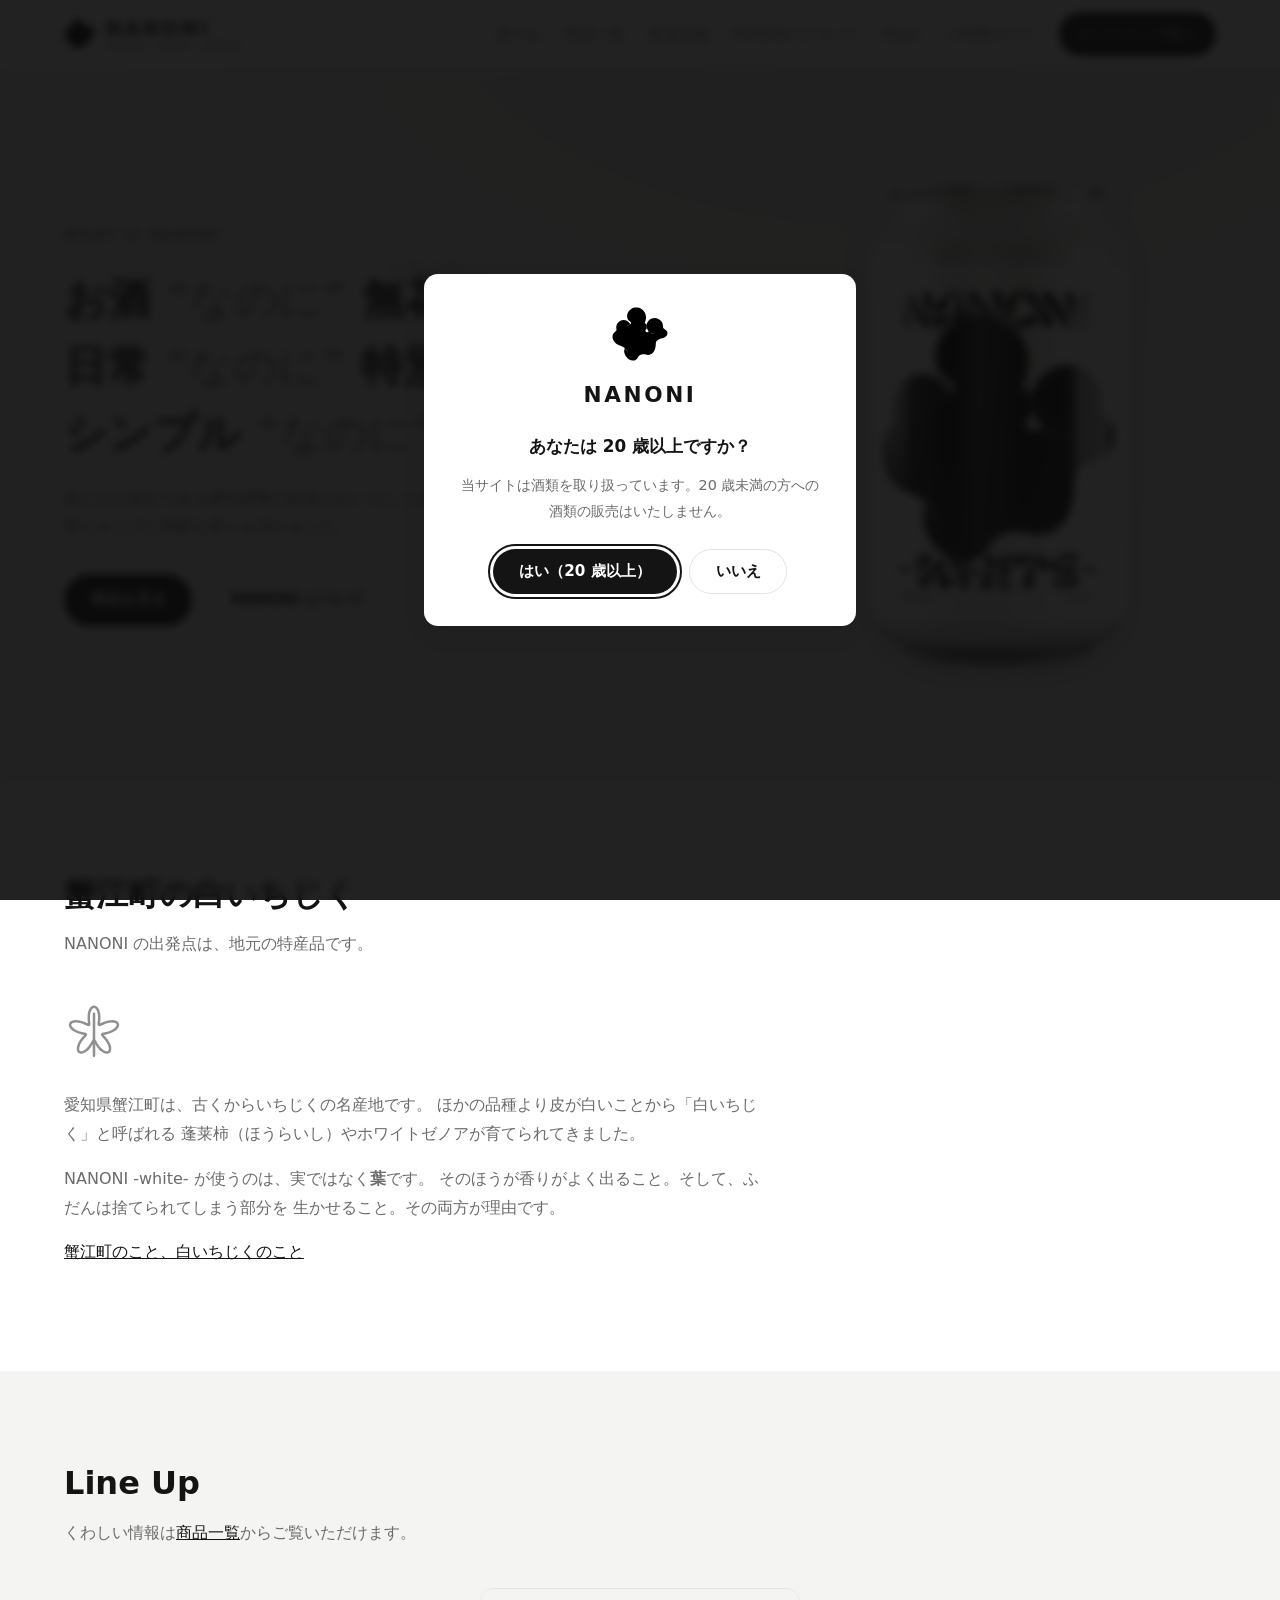
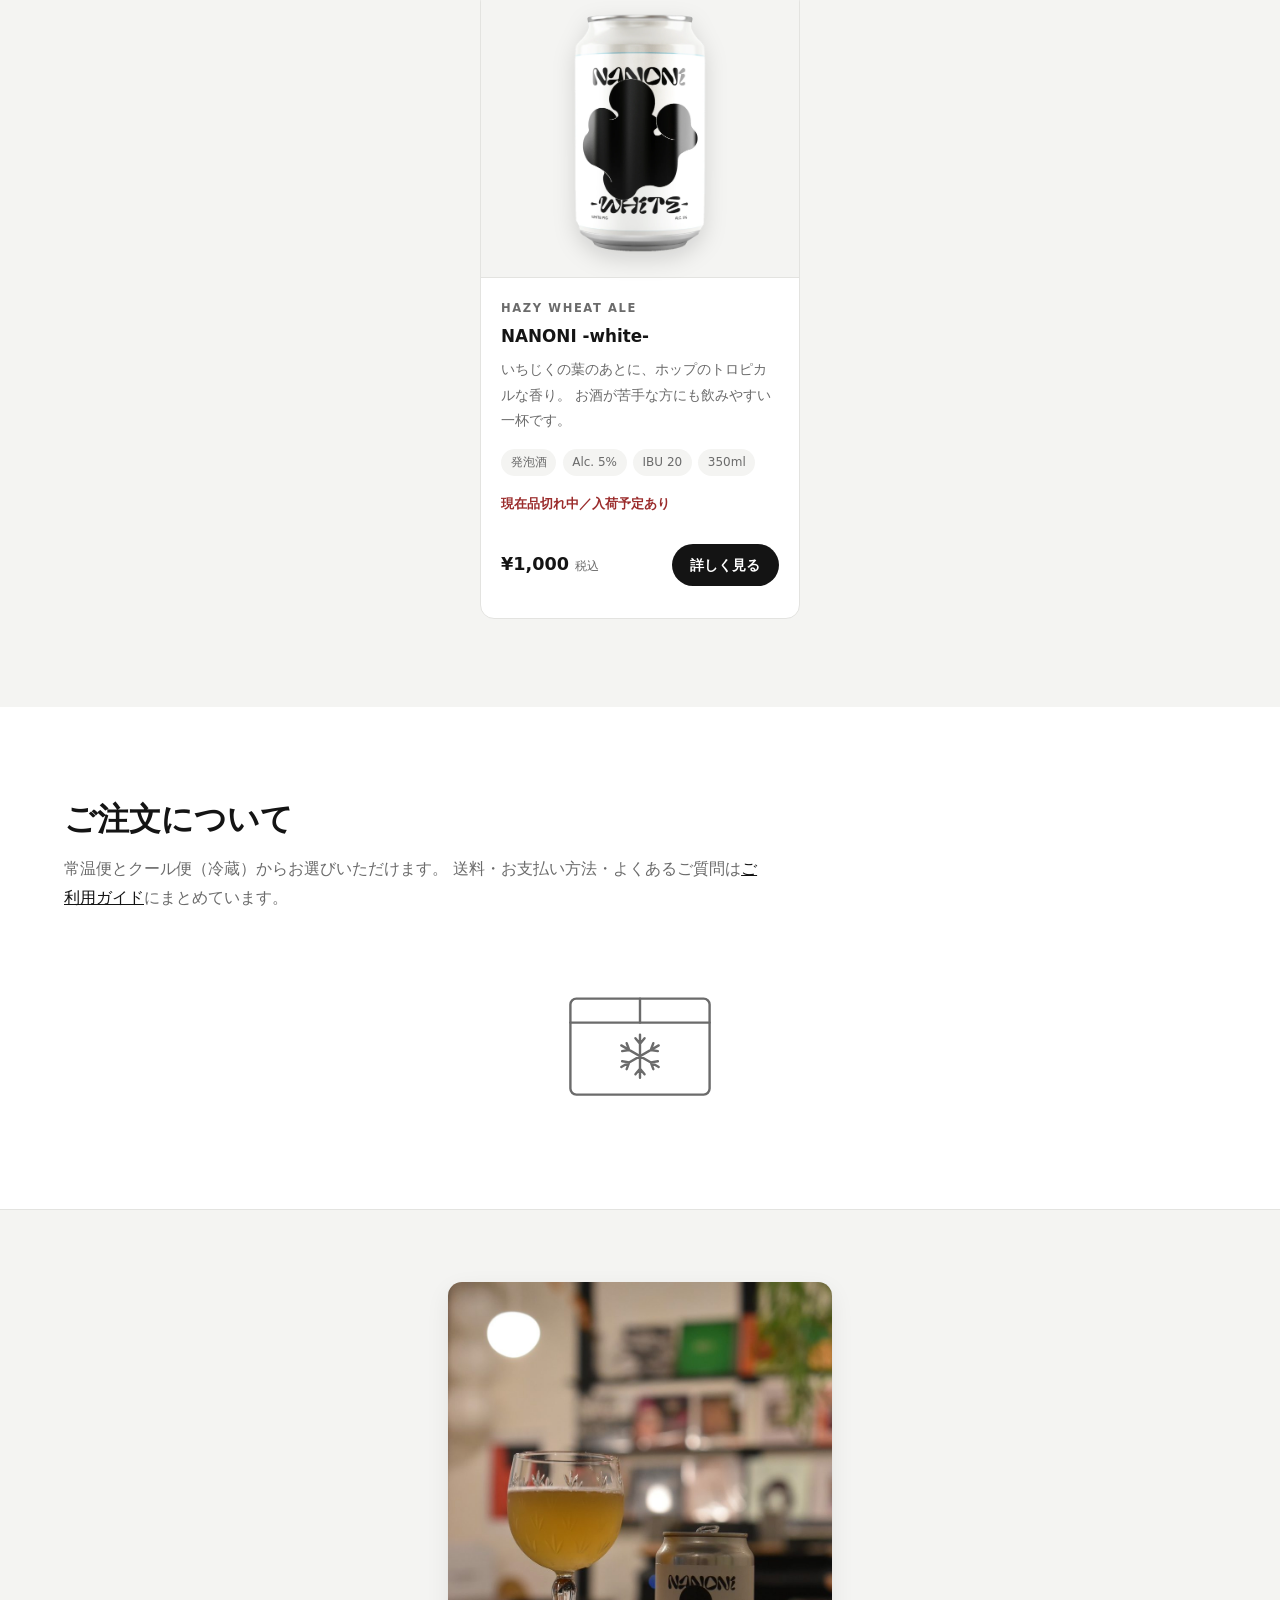
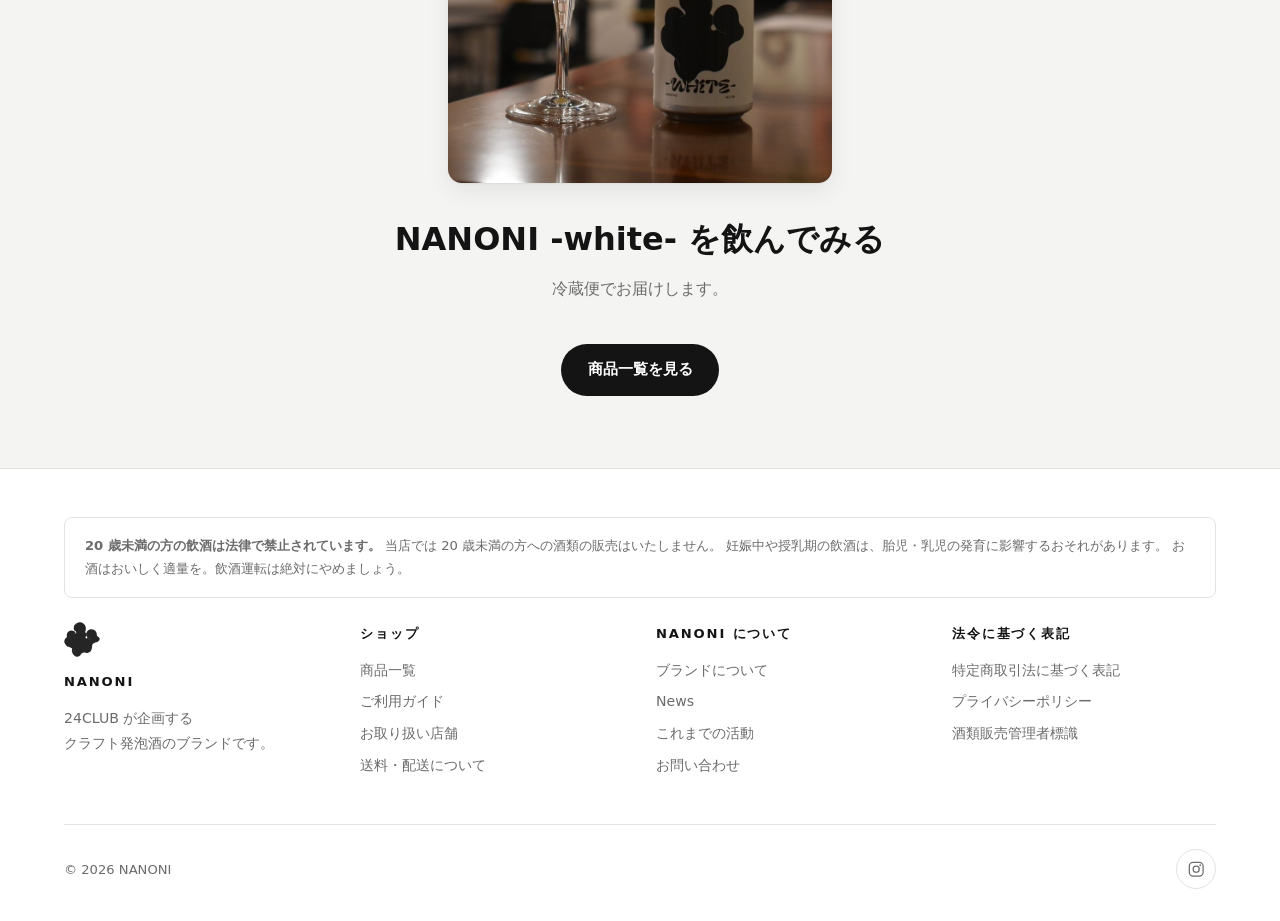
==== commit 2e4eebdb: "Introduce Kanie itself, with a schematic locator map Getting people outside the town to know Kanie i" ====
--- a/index.html
+++ b/index.html
@@ -121,7 +121,7 @@
             生かせること。その両方が理由です。
           </p>
           <p>
-            <a href="about.html">白いちじくのこと、私たちのこと</a>
+            <a href="about.html#kanie">蟹江町のこと、白いちじくのこと</a>
           </p>
         </div>
       </div>
--- a/assets/css/style.css
+++ b/assets/css/style.css
@@ -834,6 +834,24 @@
   margin: 0 auto 2rem;
 }
 
+/* 蟹江町の位置を示す概略図。写真ではないので枠も影も付けない */
+.map-figure {
+  margin: 2rem auto;
+  text-align: center;
+}
+
+.map {
+  display: block;
+  width: min(100%, 26rem);
+  height: auto;
+  margin-inline: auto;
+  color: var(--fg-muted);
+}
+
+/* 地名は本文と同じ濃さで。線の上に重なっても読めるよう、
+   文字の周りを背景色で縁取りしている（SVG 側の paint-order="stroke"）*/
+.map text { fill: var(--fg); }
+
 .prose { max-width: 44rem; }
 
 /* 缶に書かれた「なのに」の 3 行。本文より大きく、独立した塊として見せる */
